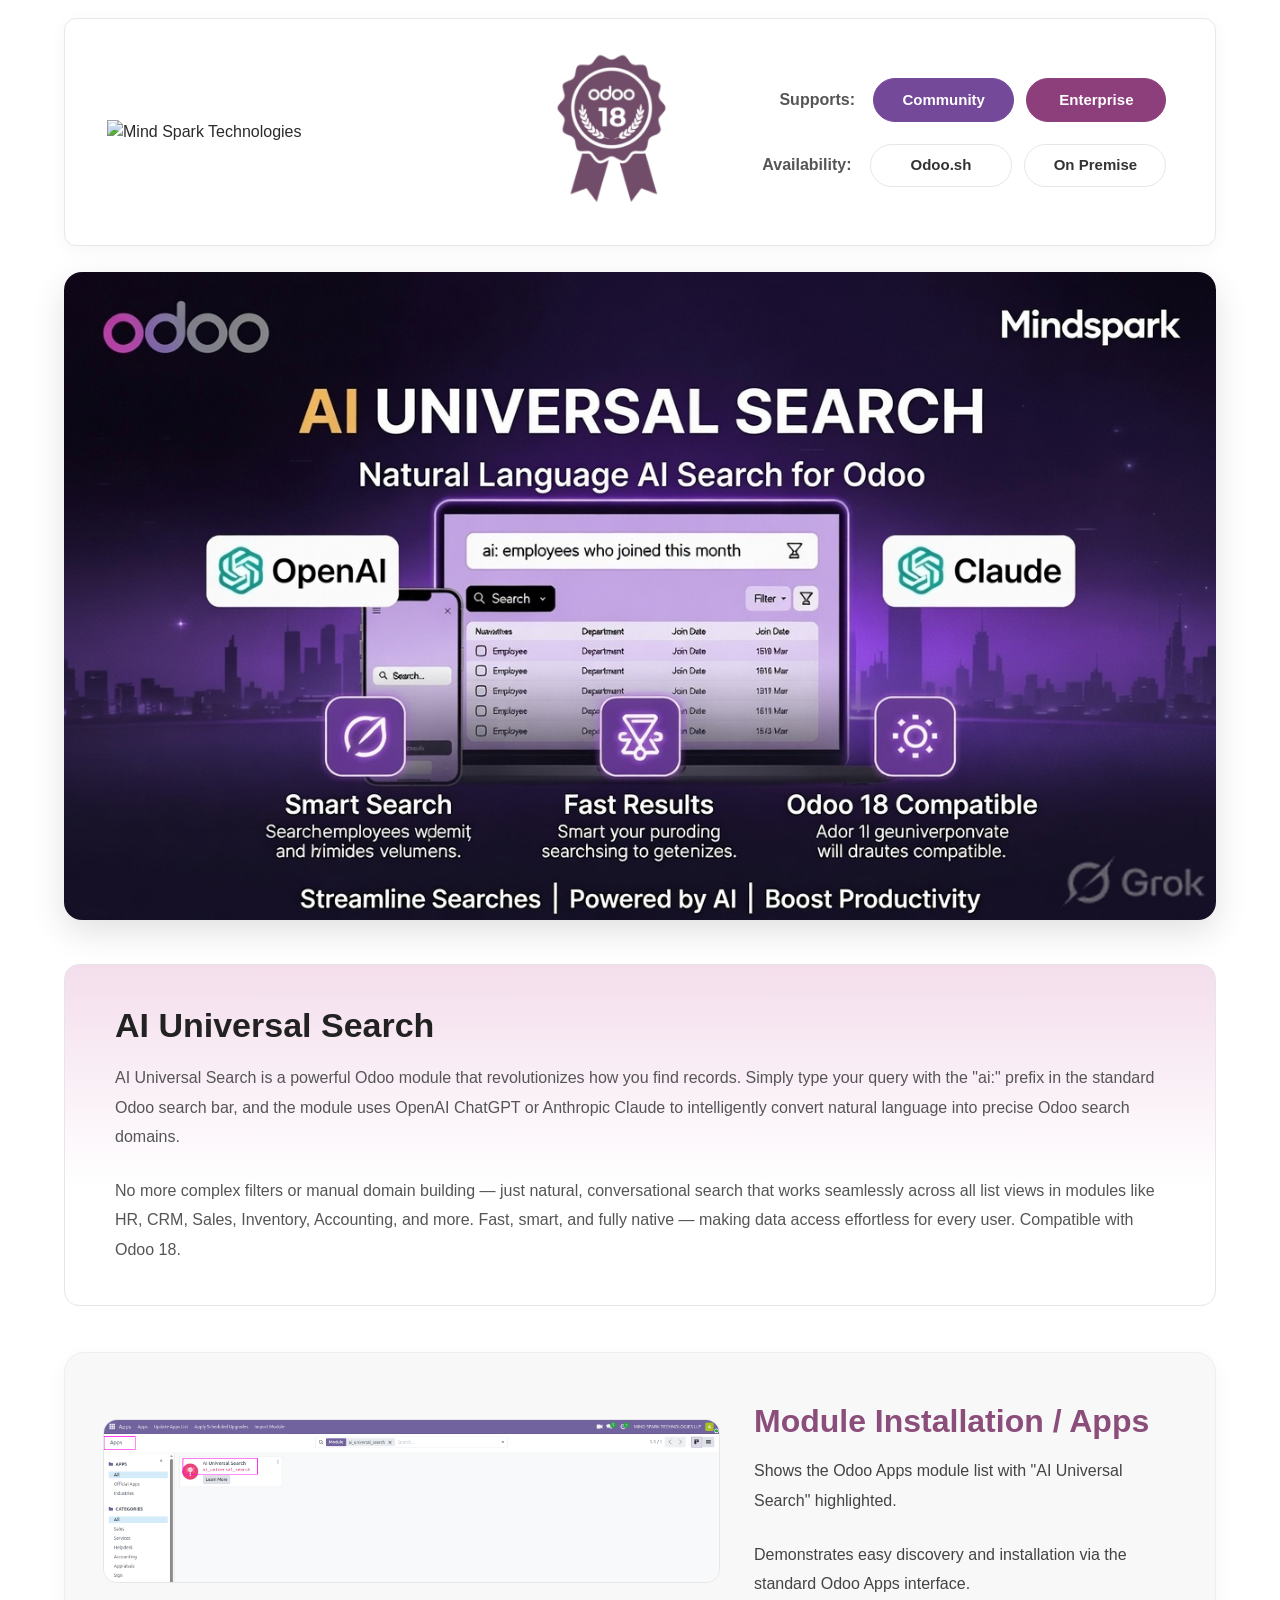
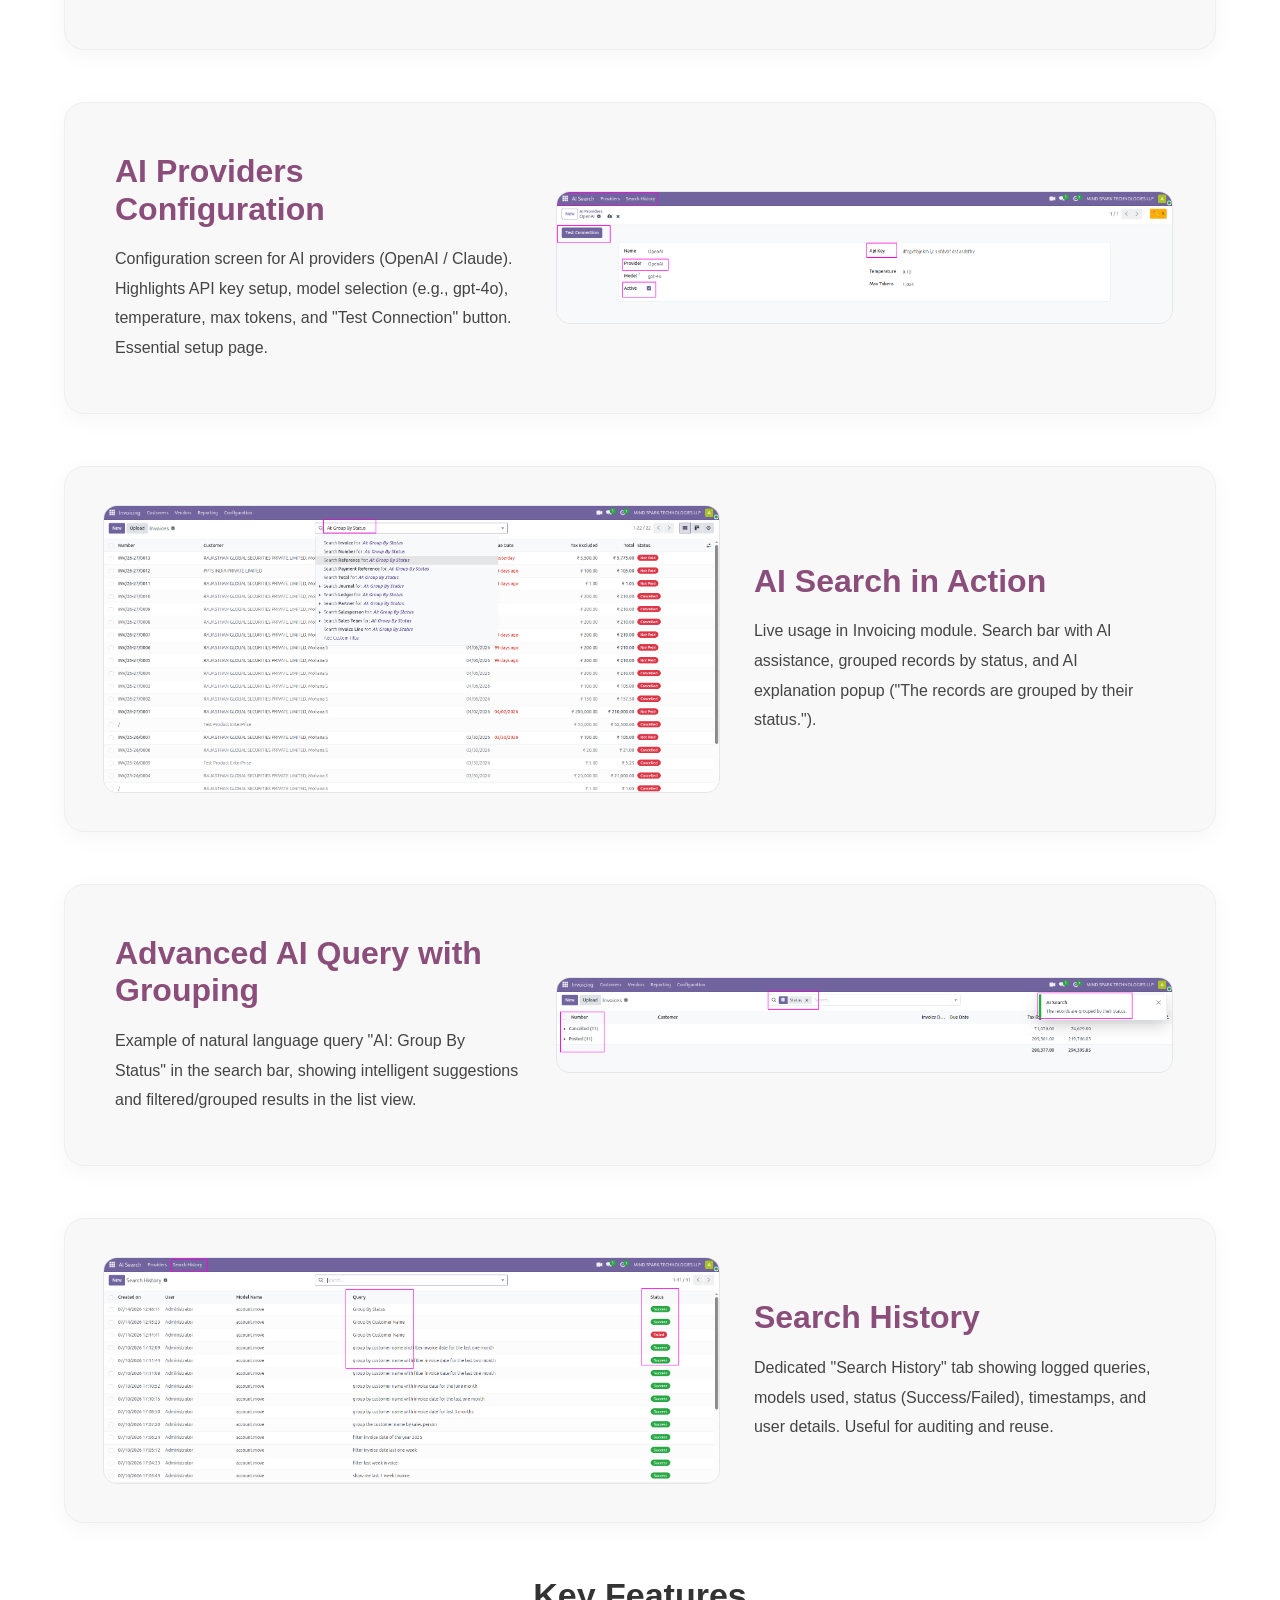
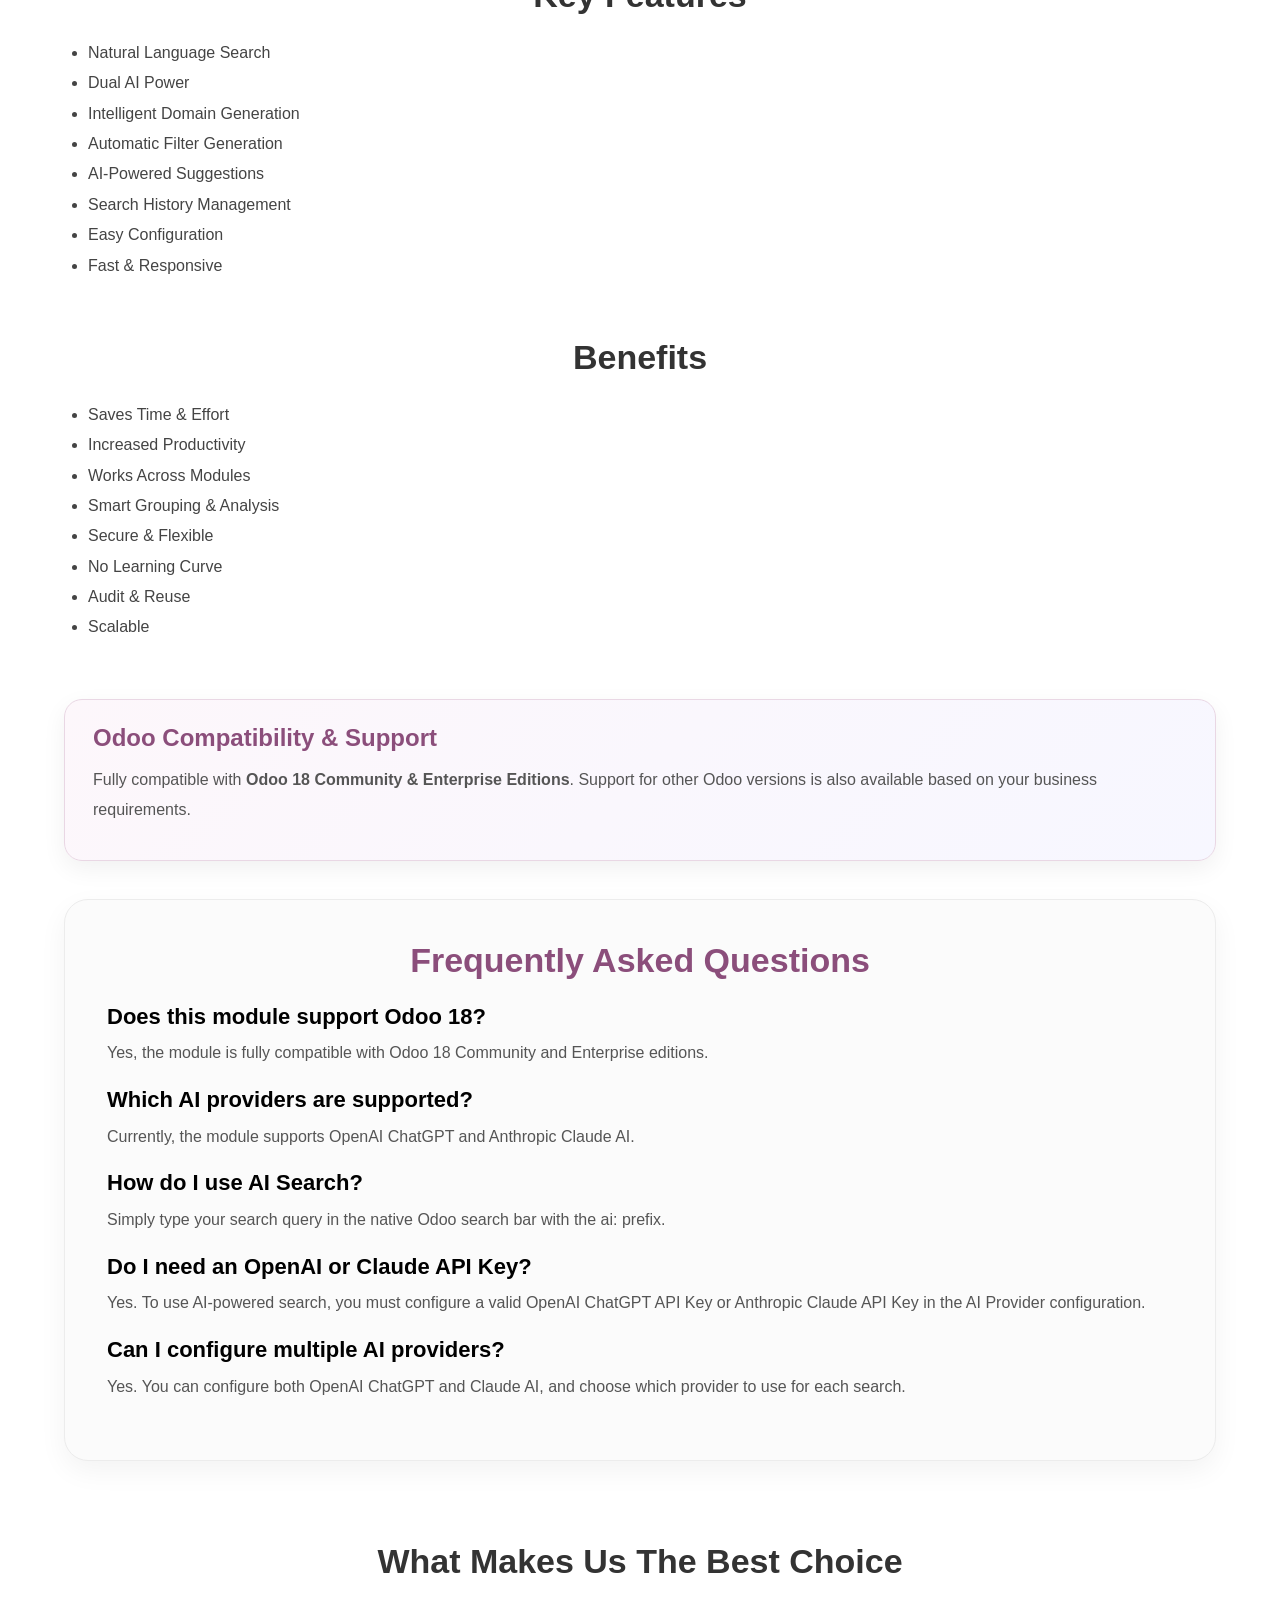
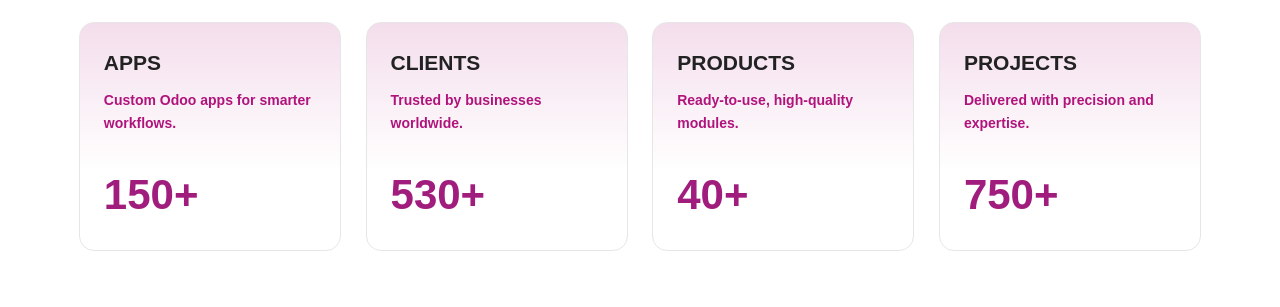
==== mst_ai_universal_search/static/description/index.html @ e927489e "Added New AI Search Module" ====
<!DOCTYPE html>
<html lang="en">
<head>
    <meta charset="UTF-8" />
    <meta name="viewport" content="width=device-width, initial-scale=1.0" />

    <title>AI Universal Search | Odoo 18 ChatGPT & Claude AI Search Module</title>

    <meta name="description"
        content="AI Universal Search for Odoo 18 enables users to search records using natural language with OpenAI ChatGPT and Anthropic Claude AI. Instantly convert plain English queries into Odoo search filters and domains across CRM, HR, Sales, Purchase, Inventory, Accounting, and more." />

    <meta name="keywords"
        content="AI Universal Search,Odoo AI Search,Odoo 18 AI Module,ChatGPT Odoo,Claude AI Odoo,Natural Language Search,Odoo Smart Search,OpenAI Integration,Odoo Search Assistant,AI Search Bar,Odoo AI Assistant,Odoo ChatGPT Integration,Claude Integration,Odoo Productivity Module" />

    <link rel="canonical" href="https://mindsparktechnologies.com/odoo" />

    <meta property="og:title"
        content="AI Universal Search | Odoo 18 ChatGPT & Claude AI Search Module" />

    <meta property="og:description"
        content="Search Odoo records using natural language with OpenAI ChatGPT and Anthropic Claude AI. AI Universal Search converts plain English into intelligent Odoo search filters, domains, and groupings." />

    <meta property="og:type" content="website" />

    <meta property="og:url"
        content="https://mindsparktechnologies.com/odoo" />

    <meta property="og:image"
        content="https://mindsparktechnologies.com/odoo/asset/screenshots/1.png" />

    <script type="application/ld+json">
    {
      "@context": "https://schema.org",
      "@type": "SoftwareApplication",
      "name": "AI Universal Search",
      "applicationCategory": "BusinessApplication",
      "operatingSystem": "Odoo 18",
      "description": "AI Universal Search for Odoo 18 allows users to search records using natural language powered by OpenAI ChatGPT and Anthropic Claude AI. Convert plain English queries into Odoo search domains, filters, and groupings for faster and smarter record discovery.",
      "author": {
        "@type": "Organization",
        "name": "Mind Spark Technologies",
        "url": "https://mindsparktechnologies.com"
      }
    }
    </script>
</head>

<section
        style="width:100%;max-width:1180px;margin:0 auto;padding:0 14px;font-family:Arial,Helvetica,sans-serif;color:#2b2b2b;box-sizing:border-box;line-height:1.5;">

    <!-- HEADER -->
    <div style="width:100%;margin:18px auto 26px;background:#ffffff;border:1px solid #e8e8e8;border-radius:12px;padding:26px 32px;box-sizing:border-box;box-shadow:0 4px 18px rgba(0,0,0,0.04);">

        <!-- LEFT LOGO -->
        <div style="display:inline-block;vertical-align:middle;width:35%;min-width:260px;box-sizing:border-box;text-align:left;padding:6px 10px;">
            <img src="https://mlnks.in/Mst/mst_ai_universal_search"
                 alt="Mind Spark Technologies"
                 style="width:100%;height:auto;display:inline-block;border:0;vertical-align:middle;"/>
        </div>
        <div style="display:inline-block;vertical-align:middle;width:10%;min-width:260px;box-sizing:border-box;text-align:center;padding:6px 10px;">
            <img src="./asset/header/v18.webp"
                 alt="Odoo 18 Certified"
                 style="max-width:155px;width:100%;height:auto;display:inline-block;border:0;"/>
        </div>

        <!-- RIGHT SUPPORT + AVAILABILITY -->
        <div style="display:inline-block;vertical-align:middle;width:40%;min-width:280px;box-sizing:border-box;text-align:right;padding:6px 10px;">

            <!-- SUPPORTS -->
            <div style="margin:0 0 14px;white-space:normal;text-align:right;">
            <span style="display:inline-block;font-size:16px;font-weight:800;color:#555;margin:5px 10px 5px 0;vertical-align:middle;">
                Supports:
            </span>

                <span style="display:inline-block;background-color:#75499a;color:#ffffff;font-size:15px;font-weight:800;padding:10px 28px;border-radius:28px;margin:4px;min-width:140px;text-align:center;box-sizing:border-box;vertical-align:middle;border:1px solid #75499a;">
                Community
            </span>

                <span style="display:inline-block;background-color:#8d3f7b;color:#ffffff;font-size:15px;font-weight:800;padding:10px 28px;border-radius:28px;margin:4px;min-width:140px;text-align:center;box-sizing:border-box;vertical-align:middle;border:1px solid #8d3f7b;">
                Enterprise
            </span>
            </div>

            <!-- AVAILABILITY -->
            <div style="white-space:normal;text-align:right;">
            <span style="display:inline-block;font-size:16px;font-weight:800;color:#555;margin:5px 10px 5px 0;vertical-align:middle;">
                Availability:
            </span>

                <span style="display:inline-block;border:1px solid #e6e6e6;background-color:#ffffff;color:#333;font-size:15px;font-weight:600;padding:9px 18px;border-radius:26px;margin:4px;min-width:142px;text-align:center;box-sizing:border-box;vertical-align:middle;">
                Odoo.sh
            </span>

                <span style="display:inline-block;border:1px solid #e6e6e6;background-color:#ffffff;color:#333;font-size:15px;font-weight:600;padding:9px 18px;border-radius:26px;margin:4px;min-width:142px;text-align:center;box-sizing:border-box;vertical-align:middle;">
                On Premise
            </span>
            </div>

        </div>
    </div>

    <!-- HERO BANNER -->
    <div style="width:100%;margin:18px 0 44px;text-align:center;box-sizing:border-box;">
        <img src="./asset/screenshots/1.png" alt="AI Universal Search"
             style="width:100%;max-width:100%;height:auto;display:block;border:0;border-radius:18px;box-shadow:0 12px 34px rgba(0,0,0,0.12);"/>
    </div>

    <!-- INTRO SECTION -->
    <div style="width:100%;margin:24px 0 46px;text-align:center;box-sizing:border-box;">
        <div style="border:1px solid #e6e6e6;border-radius:15px;background:#fff;background-image:linear-gradient(180deg,rgba(176,19,123,0.14) 0%,#fff 65%);padding:24px 32px;box-sizing:border-box;">
            <div style="display:inline-block;vertical-align:middle;width:100%;min-width:300px;box-sizing:border-box;padding:16px 18px;text-align:left;">
                <h2 style="font-size:34px;line-height:1.18;font-weight:800;color:#222;margin:0 0 18px;">AI Universal Search</h2>
                <p style="font-size:16px;line-height:1.85;color:#555;margin:0;">AI Universal Search is a powerful Odoo module that revolutionizes how you find records.
                    Simply type your query with the "ai:" prefix in the standard Odoo search bar,
                    and the module uses OpenAI ChatGPT or Anthropic Claude to intelligently convert natural language into precise Odoo search domains.</p>
                <br>
                <p style="font-size:16px;line-height:1.85;color:#555;margin:0;"> No more complex filters or manual domain building — just natural, conversational search that works seamlessly across all list views in modules like HR, CRM, Sales, Inventory, Accounting, and more.
                    Fast, smart, and fully native — making data access effortless for every user. Compatible with Odoo 18.</p>
            </div>
<!--            <div style="display:inline-block;vertical-align:middle;width:29%;min-width:280px;box-sizing:border-box;padding:16px 18px;text-align:center;">-->
<!--                <a href="https://www.youtube.com/watch?v=JmjugQFEz5A" target="_blank"-->
<!--                   style="display:inline-block;text-decoration:none;margin:8px 14px 14px;vertical-align:middle;">-->
<!--                    <img src="./asset/header/watch_demo.png" alt="Watch Demo"-->
<!--                         style="max-width:190px;width:100%;height:auto;display:block;border:0;"/>-->
<!--                </a>-->
<!--            </div>-->
        </div>
    </div>

    <!-- SECTION 1 -->
    <div style="width:100%;background:#f8f8f8;border:1px solid #eeeeee;border-radius:20px;padding:28px;box-sizing:border-box;margin:22px 0 52px;box-shadow:0 6px 22px rgba(0,0,0,0.04);">
        <div style="display:inline-block;vertical-align:middle;width:58%;min-width:300px;box-sizing:border-box;padding:10px;">
            <img src="./asset/screenshots/module_installation.png" alt="Install"
                 style="width:100%;height:auto;display:block;border:1px solid #e6e6e6;border-radius:14px;"/>
        </div>
        <div style="display:inline-block;vertical-align:middle;width:41%;min-width:280px;box-sizing:border-box;padding:22px;">
            <h2 style="font-size:32px;line-height:1.18;font-weight:800;color:#8B4E7B;margin:0 0 16px;">Module Installation / Apps</h2>
            <p style="font-size:16px;line-height:1.85;color:#444;margin:0;">Shows the Odoo Apps module list with "AI Universal Search" highlighted.</p>
            <br>
            <p style="font-size:16px;line-height:1.85;color:#444;margin:0;">Demonstrates easy discovery and installation via the standard Odoo Apps interface.</p>
        </div>
    </div>

    <!-- SECTION 2 -->
    <div style="width:100%;background:#f8f8f8;border:1px solid #eeeeee;border-radius:20px;padding:28px;box-sizing:border-box;margin:22px 0 52px;box-shadow:0 6px 22px rgba(0,0,0,0.04);">
        <div style="display:inline-block;vertical-align:middle;width:41%;min-width:280px;box-sizing:border-box;padding:22px;">
            <h2 style="font-size:32px;line-height:1.18;font-weight:800;color:#8B4E7B;margin:0 0 16px;">AI Providers Configuration</h2>
            <p style="font-size:16px;line-height:1.85;color:#444;margin:0;">Configuration screen for AI providers (OpenAI / Claude). Highlights API key setup, model selection (e.g., gpt-4o), temperature, max tokens, and "Test Connection" button. Essential setup page.</p>
        </div>
        <div style="display:inline-block;vertical-align:middle;width:58%;min-width:300px;box-sizing:border-box;padding:10px;">
            <img src="./asset/screenshots/ai_provider_config.png" alt="settings"
                 style="width:100%;height:auto;display:block;border:1px solid #e6e6e6;border-radius:14px;"/>
        </div>
    </div>


    <!-- SECTION 3 -->
    <div style="width:100%;background:#f8f8f8;border:1px solid #eeeeee;border-radius:20px;padding:28px;box-sizing:border-box;margin:22px 0 52px;box-shadow:0 6px 22px rgba(0,0,0,0.04);">
        <div style="display:inline-block;vertical-align:middle;width:58%;min-width:300px;box-sizing:border-box;padding:10px;">
            <img src="./asset/screenshots/ai_search_in_action.png" alt="Emp Config.png"
                 style="width:100%;height:auto;display:block;border:1px solid #e6e6e6;border-radius:14px;"/>
        </div>
        <div style="display:inline-block;vertical-align:middle;width:41%;min-width:280px;box-sizing:border-box;padding:22px;">
            <h2 style="font-size:32px;line-height:1.18;font-weight:800;color:#8B4E7B;margin:0 0 16px;"> AI Search in Action</h2>
            <p style="font-size:16px;line-height:1.85;color:#444;margin:0;">Live usage in Invoicing module. Search bar with AI assistance, grouped records by status, and AI explanation popup ("The records are grouped by their status.").</p>
        </div>
    </div>

    <!-- SECTION 4 -->
    <div style="width:100%;background:#f8f8f8;border:1px solid #eeeeee;border-radius:20px;padding:28px;box-sizing:border-box;margin:22px 0 52px;box-shadow:0 6px 22px rgba(0,0,0,0.04);">
        <div style="display:inline-block;vertical-align:middle;width:41%;min-width:280px;box-sizing:border-box;padding:22px;">
            <h2 style="font-size:32px;line-height:1.18;font-weight:800;color:#8B4E7B;margin:0 0 16px;">Advanced AI Query with Grouping</h2>
            <p style="font-size:16px;line-height:1.85;color:#444;margin:0;">Example of natural language query "AI: Group By Status" in the search bar, showing intelligent suggestions and filtered/grouped results in the list view.</p>
        </div>
        <div style="display:inline-block;vertical-align:middle;width:58%;min-width:300px;box-sizing:border-box;padding:10px;">
            <img src="./asset/screenshots/advance_ai_query.png" alt="Delegation"
                 style="width:100%;height:auto;display:block;border:1px solid #e6e6e6;border-radius:14px;"/>
        </div>
    </div>


    <!-- SECTION 5 -->
    <div style="width:100%;background:#f8f8f8;border:1px solid #eeeeee;border-radius:20px;padding:28px;box-sizing:border-box;margin:22px 0 52px;box-shadow:0 6px 22px rgba(0,0,0,0.04);">
        <div style="display:inline-block;vertical-align:middle;width:58%;min-width:300px;box-sizing:border-box;padding:10px;">
            <img src="./asset/screenshots/search_history.png" alt="Search History"
                 style="width:100%;height:auto;display:block;border:1px solid #e6e6e6;border-radius:14px;"/>
        </div>
        <div style="display:inline-block;vertical-align:middle;width:41%;min-width:280px;box-sizing:border-box;padding:22px;">
            <h2 style="font-size:32px;line-height:1.18;font-weight:800;color:#8B4E7B;margin:0 0 16px;">Search History</h2>
            <p style="font-size:16px;line-height:1.85;color:#444;margin:0;">Dedicated "Search History" tab showing logged queries, models used, status (Success/Failed), timestamps, and user details. Useful for auditing and reuse.</p>
        </div>
    </div>


    <!-- KEY FEATURES -->
<div style="width:100%;margin:24px 0 56px;box-sizing:border-box;">
    <h2 style="font-size:34px;line-height:1.2;font-weight:800;color:#333;margin:0 0 22px;text-align:center;">
        Key Features
    </h2>

    <ul style="font-size:16px;line-height:1.9;color:#444;margin:0;padding-left:24px;">
        <li>Natural Language Search </li>
        <li>Dual AI Power</li>
        <li>Intelligent Domain Generation</li>
        <li>Automatic Filter Generation</li>
        <li>AI-Powered Suggestions</li>
        <li>Search History Management </li>
        <li>Easy Configuration</li>
        <li>Fast & Responsive </li>
    </ul>
</div>

<!-- BENEFITS -->
<div style="width:100%;margin:24px 0 56px;box-sizing:border-box;">
    <h2 style="font-size:34px;line-height:1.2;font-weight:800;color:#333;margin:0 0 22px;text-align:center;">
        Benefits
    </h2>

    <ul style="font-size:16px;line-height:1.9;color:#444;margin:0;padding-left:24px;">
        <li>Saves Time & Effort </li>
        <li>Increased Productivity</li>
        <li>Works Across Modules</li>
        <li>Smart Grouping & Analysis</li>
        <li>Secure & Flexible</li>
        <li>No Learning Curve</li>
        <li>Audit & Reuse</li>
        <li>Scalable</li>
    </ul>
</div>

    <div style="
    margin:18px 0 28px;
    padding:22px 28px;
    border-radius:18px;
    background:linear-gradient(135deg,#fdf7fb,#f7f7ff);
    border:1px solid #e9d7e4;
    box-shadow:0 8px 24px rgba(0,0,0,0.06);
    color:#000000 !important;
">

        <h3 style="
        margin:0 0 12px;
        font-size:24px;
        font-weight:800;
        color:#8B4E7B;
        line-height:1.3;
    ">
            Odoo Compatibility & Support
        </h3>

        <p style="
        margin:0 0 12px;
        font-size:16px;
        line-height:1.9;
        color:#555555;
    ">
            Fully compatible with <b>Odoo 18 Community & Enterprise Editions</b>.
            Support for other Odoo versions is also available based on your business requirements.
        </p>

    </div>

    <!-- FAQ -->
    <div style="padding:10px 0 55px !important;">
        <div style="border:1px solid #ececec !important;border-radius:24px !important;background-color:#fbfbfb !important;padding:40px 42px !important;box-shadow:0 10px 28px rgba(0,0,0,0.05) !important;">

            <h2 style="margin:0 0 22px !important;font-size:34px !important;line-height:1.2 !important;font-weight:900 !important;color:#8B4E7B !important;text-align:center !important;">
                Frequently Asked Questions
            </h2>

            <!-- FAQ 1 -->
            <div style="margin-bottom:18px !important;">
                <h3 style="margin:0 0 8px !important;font-size:22px !important;line-height:1.3 !important;color:#000000 !important;">
                    Does this module support Odoo 18?
                </h3>

                <p style="margin:0 !important;font-size:16px !important;line-height:1.8 !important;color:#555555 !important;">
                    Yes, the module is fully compatible with Odoo 18 Community and Enterprise editions.
                </p>
            </div>

            <!-- FAQ 2 -->
            <div style="margin-bottom:18px !important;">
                <h3 style="margin:0 0 8px !important;font-size:22px !important;line-height:1.3 !important;color:#000000 !important;">
                    Which AI providers are supported?
                </h3>

                <p style="margin:0 !important;font-size:16px !important;line-height:1.8 !important;color:#555555 !important;">
                    Currently, the module supports OpenAI ChatGPT and Anthropic Claude AI.
                </p>
            </div>

            <!-- FAQ 3 -->
            <div style="margin-bottom:18px !important;">
                <h3 style="margin:0 0 8px !important;font-size:22px !important;line-height:1.3 !important;color:#000000 !important;">
                    How do I use AI Search?
                </h3>

                <p style="margin:0 !important;font-size:16px !important;line-height:1.8 !important;color:#555555 !important;">
                    Simply type your search query in the native Odoo search bar with the ai: prefix.
                </p>
            </div>

            <!-- FAQ 4 -->
            <div style="margin-bottom:18px !important;">
                <h3 style="margin:0 0 8px !important;font-size:22px !important;line-height:1.3 !important;color:#000000 !important;">
                    Do I need an OpenAI or Claude API Key?
                </h3>

                <p style="margin:0 !important;font-size:16px !important;line-height:1.8 !important;color:#555555 !important;">
                    Yes. To use AI-powered search, you must configure a valid OpenAI ChatGPT API Key or Anthropic Claude API Key in the AI Provider configuration.
                </p>
            </div>

            <!-- FAQ 5 -->
            <div style="margin-bottom:18px !important;">
                <h3 style="margin:0 0 8px !important;font-size:22px !important;line-height:1.3 !important;color:#000000 !important;">
                    Can I configure multiple AI providers?
                </h3>

                <p style="margin:0 !important;font-size:16px !important;line-height:1.8 !important;color:#555555 !important;">
                    Yes. You can configure both OpenAI ChatGPT and Claude AI, and choose which provider to use for each search.
                </p>
            </div>

        </div>
    </div>

    <!-- STATS -->
    <div style="width:100%;margin:24px 0 46px;text-align:center;box-sizing:border-box;">
        <h2 style="font-size:34px;line-height:1.25;font-weight:800;color:#333;margin:0 0 30px;">What Makes Us The Best
            Choice</h2>
        <div style="text-align:center;">
            <div style="display:inline-block;vertical-align:top;width:24.5%;min-width:210px;box-sizing:border-box;padding:10px;text-align:left;">
                <div style="border:1px solid #e6e6e6;border-radius:15px;background:#fff;background-image:linear-gradient(180deg,rgba(176,19,123,0.14) 0%,#fff 65%);padding:24px;box-sizing:border-box;min-height:190px;">
                    <h3 style="font-size:21px;font-weight:900;color:#222;margin:0 0 10px;">APPS</h3>
                    <p style="font-size:14px;line-height:1.65;font-weight:700;color:#b0137b;margin:0;">Custom Odoo apps
                        for smarter workflows.</p>
                    <div style="font-size:42px;font-weight:900;color:#a11d7d;margin-top:28px;">150+</div>
                </div>
            </div>
            <div style="display:inline-block;vertical-align:top;width:24.5%;min-width:210px;box-sizing:border-box;padding:10px;text-align:left;">
                <div style="border:1px solid #e6e6e6;border-radius:15px;background:#fff;background-image:linear-gradient(180deg,rgba(176,19,123,0.14) 0%,#fff 65%);padding:24px;box-sizing:border-box;min-height:190px;">
                    <h3 style="font-size:21px;font-weight:900;color:#222;margin:0 0 10px;">CLIENTS</h3>
                    <p style="font-size:14px;line-height:1.65;font-weight:700;color:#b0137b;margin:0;">Trusted by
                        businesses worldwide.</p>
                    <div style="font-size:42px;font-weight:900;color:#a11d7d;margin-top:28px;">530+</div>
                </div>
            </div>
            <div style="display:inline-block;vertical-align:top;width:24.5%;min-width:210px;box-sizing:border-box;padding:10px;text-align:left;">
                <div style="border:1px solid #e6e6e6;border-radius:15px;background:#fff;background-image:linear-gradient(180deg,rgba(176,19,123,0.14) 0%,#fff 65%);padding:24px;box-sizing:border-box;min-height:190px;">
                    <h3 style="font-size:21px;font-weight:900;color:#222;margin:0 0 10px;">PRODUCTS</h3>
                    <p style="font-size:14px;line-height:1.65;font-weight:700;color:#b0137b;margin:0;">Ready-to-use,
                        high-quality modules.</p>
                    <div style="font-size:42px;font-weight:900;color:#a11d7d;margin-top:28px;">40+</div>
                </div>
            </div>
            <div style="display:inline-block;vertical-align:top;width:24.5%;min-width:210px;box-sizing:border-box;padding:10px;text-align:left;">
                <div style="border:1px solid #e6e6e6;border-radius:15px;background:#fff;background-image:linear-gradient(180deg,rgba(176,19,123,0.14) 0%,#fff 65%);padding:24px;box-sizing:border-box;min-height:190px;">
                    <h3 style="font-size:21px;font-weight:900;color:#222;margin:0 0 10px;">PROJECTS</h3>
                    <p style="font-size:14px;line-height:1.65;font-weight:700;color:#b0137b;margin:0;">Delivered with
                        precision and expertise.</p>
                    <div style="font-size:42px;font-weight:900;color:#a11d7d;margin-top:28px;">750+</div>
                </div>
            </div>
        </div>
    </div>

</section>
</html>
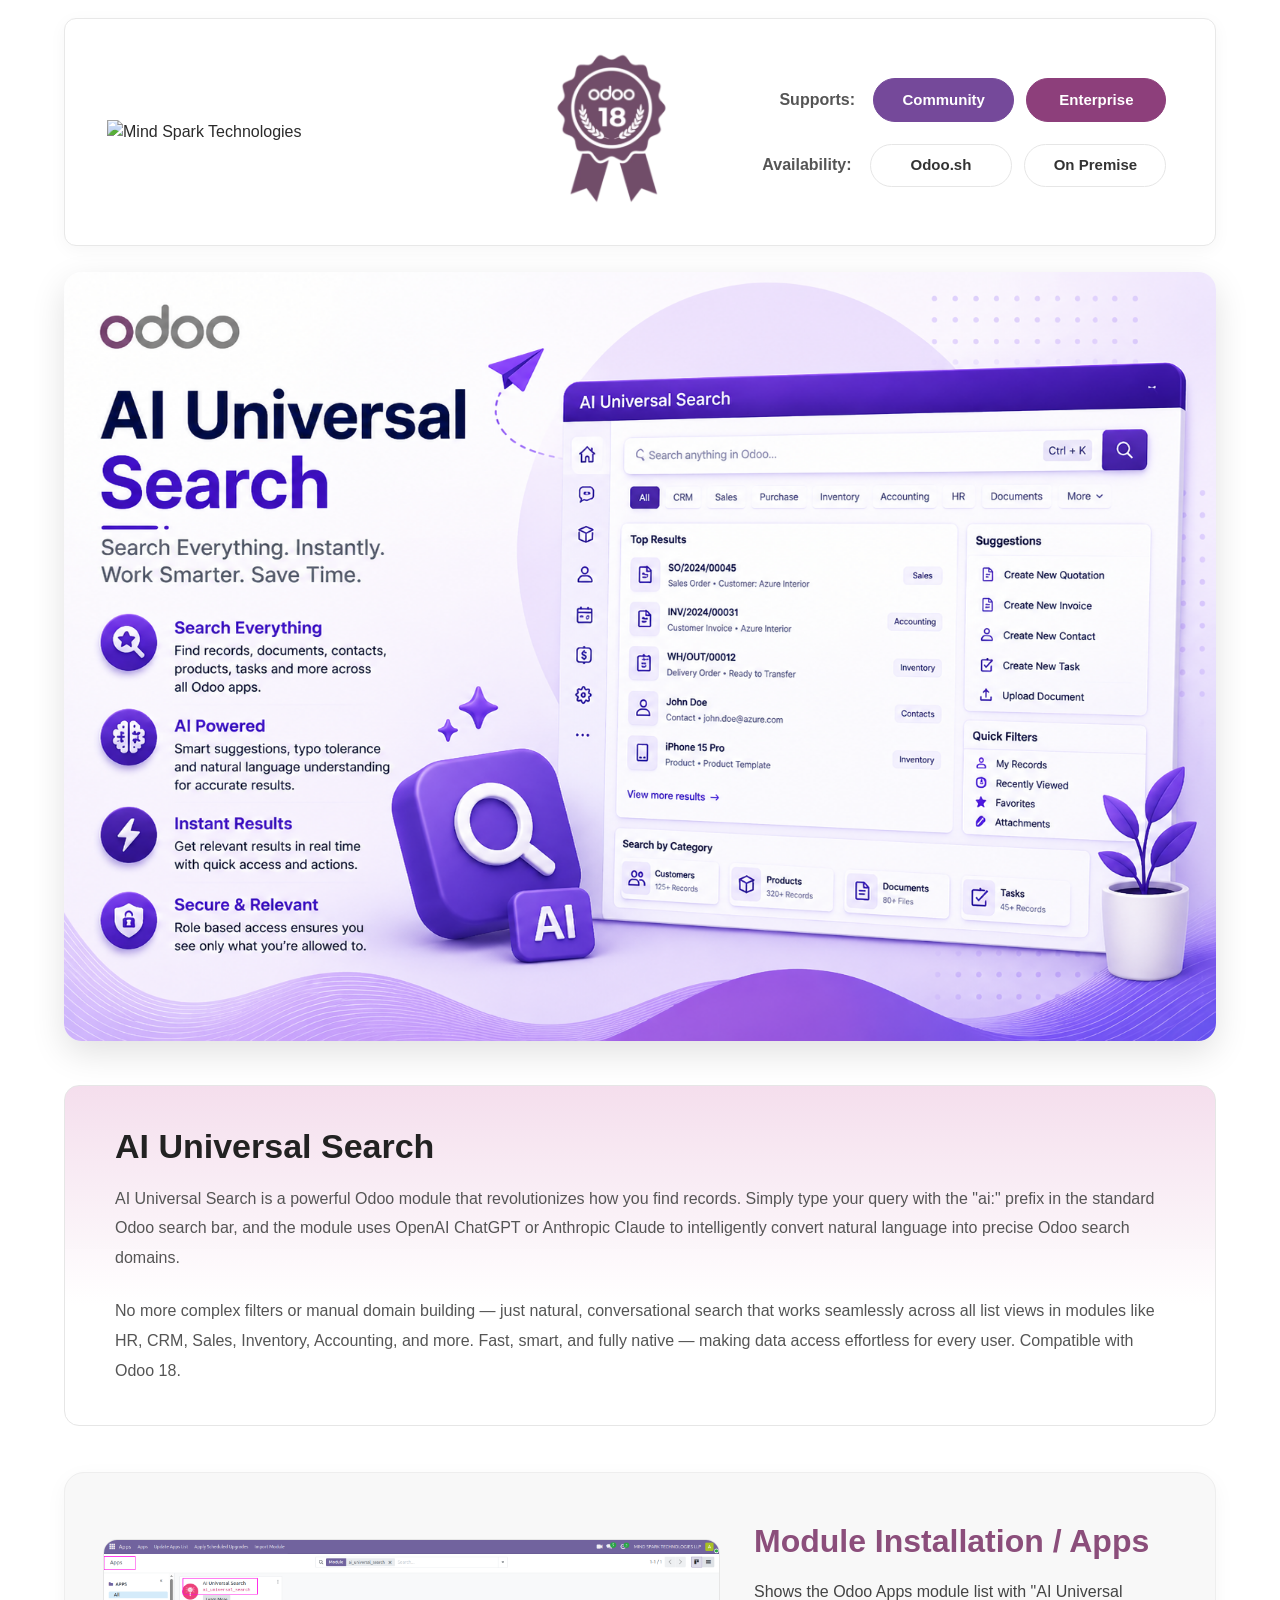
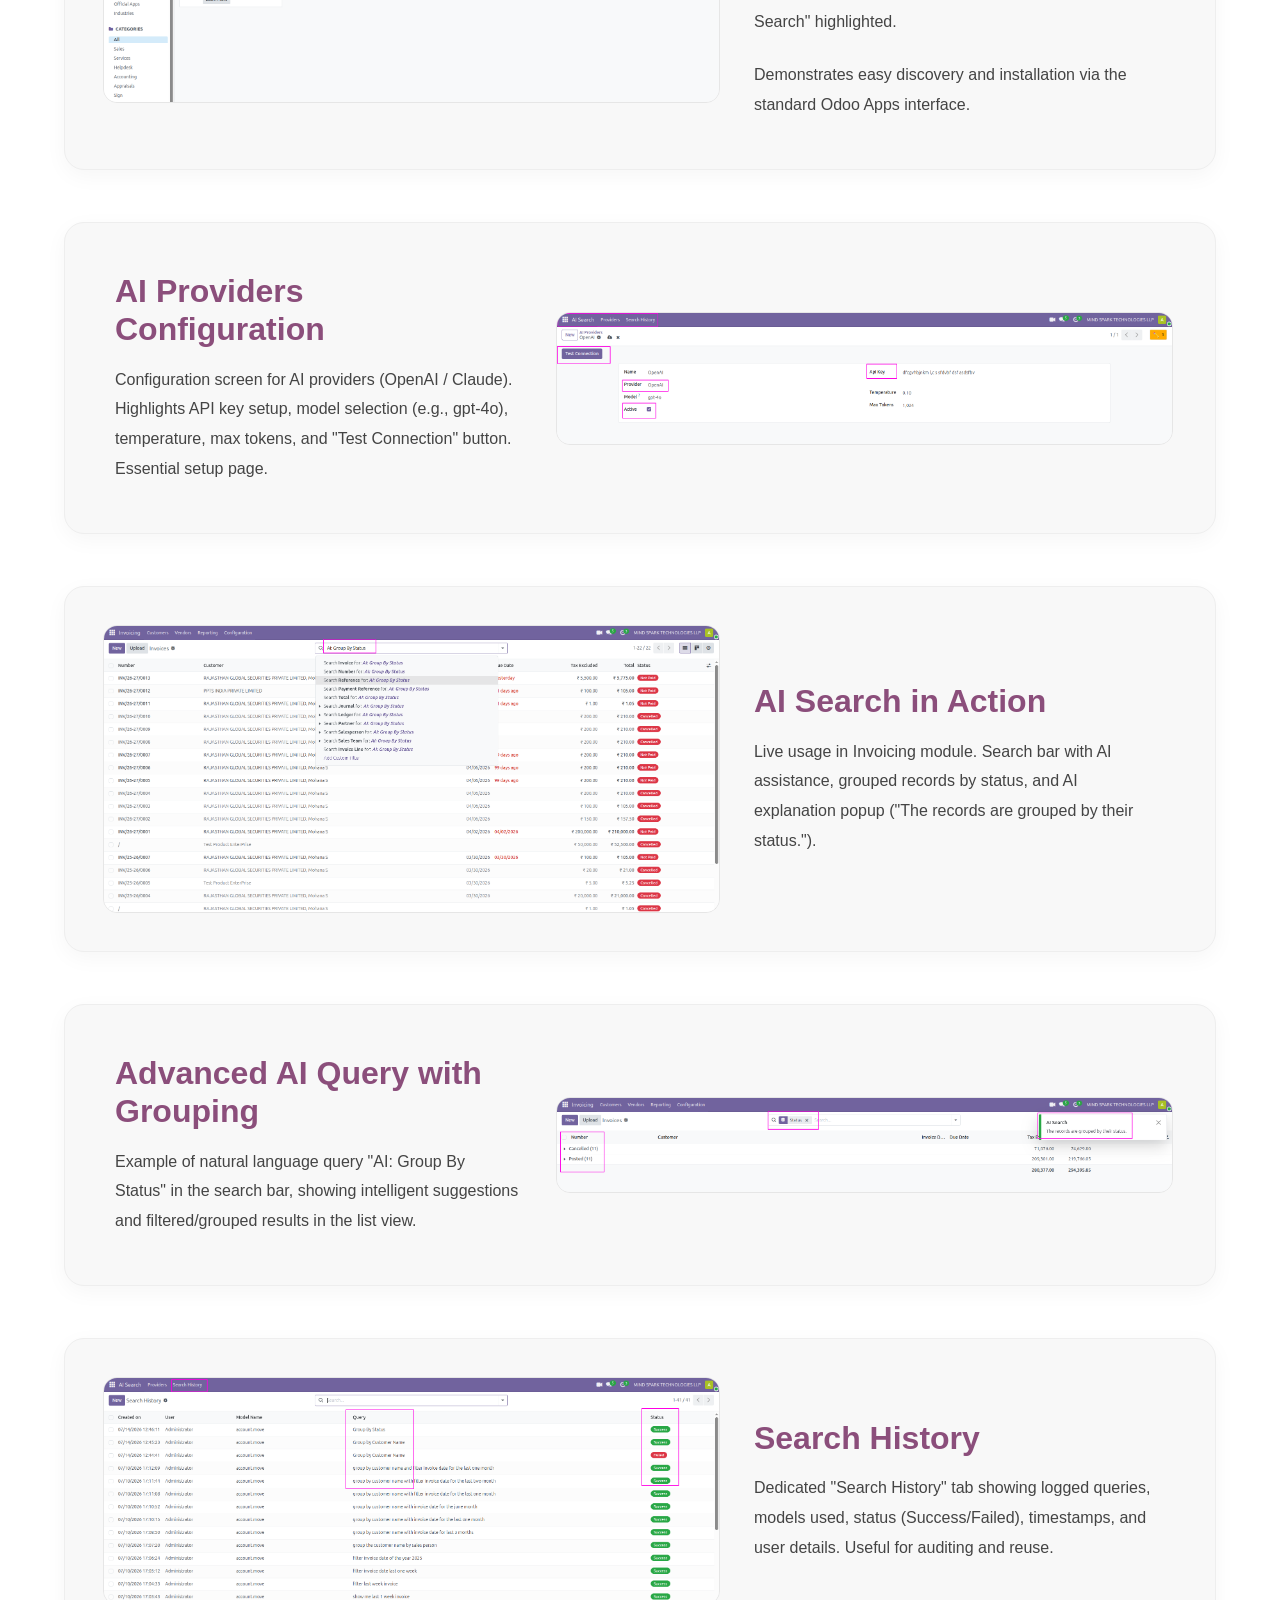
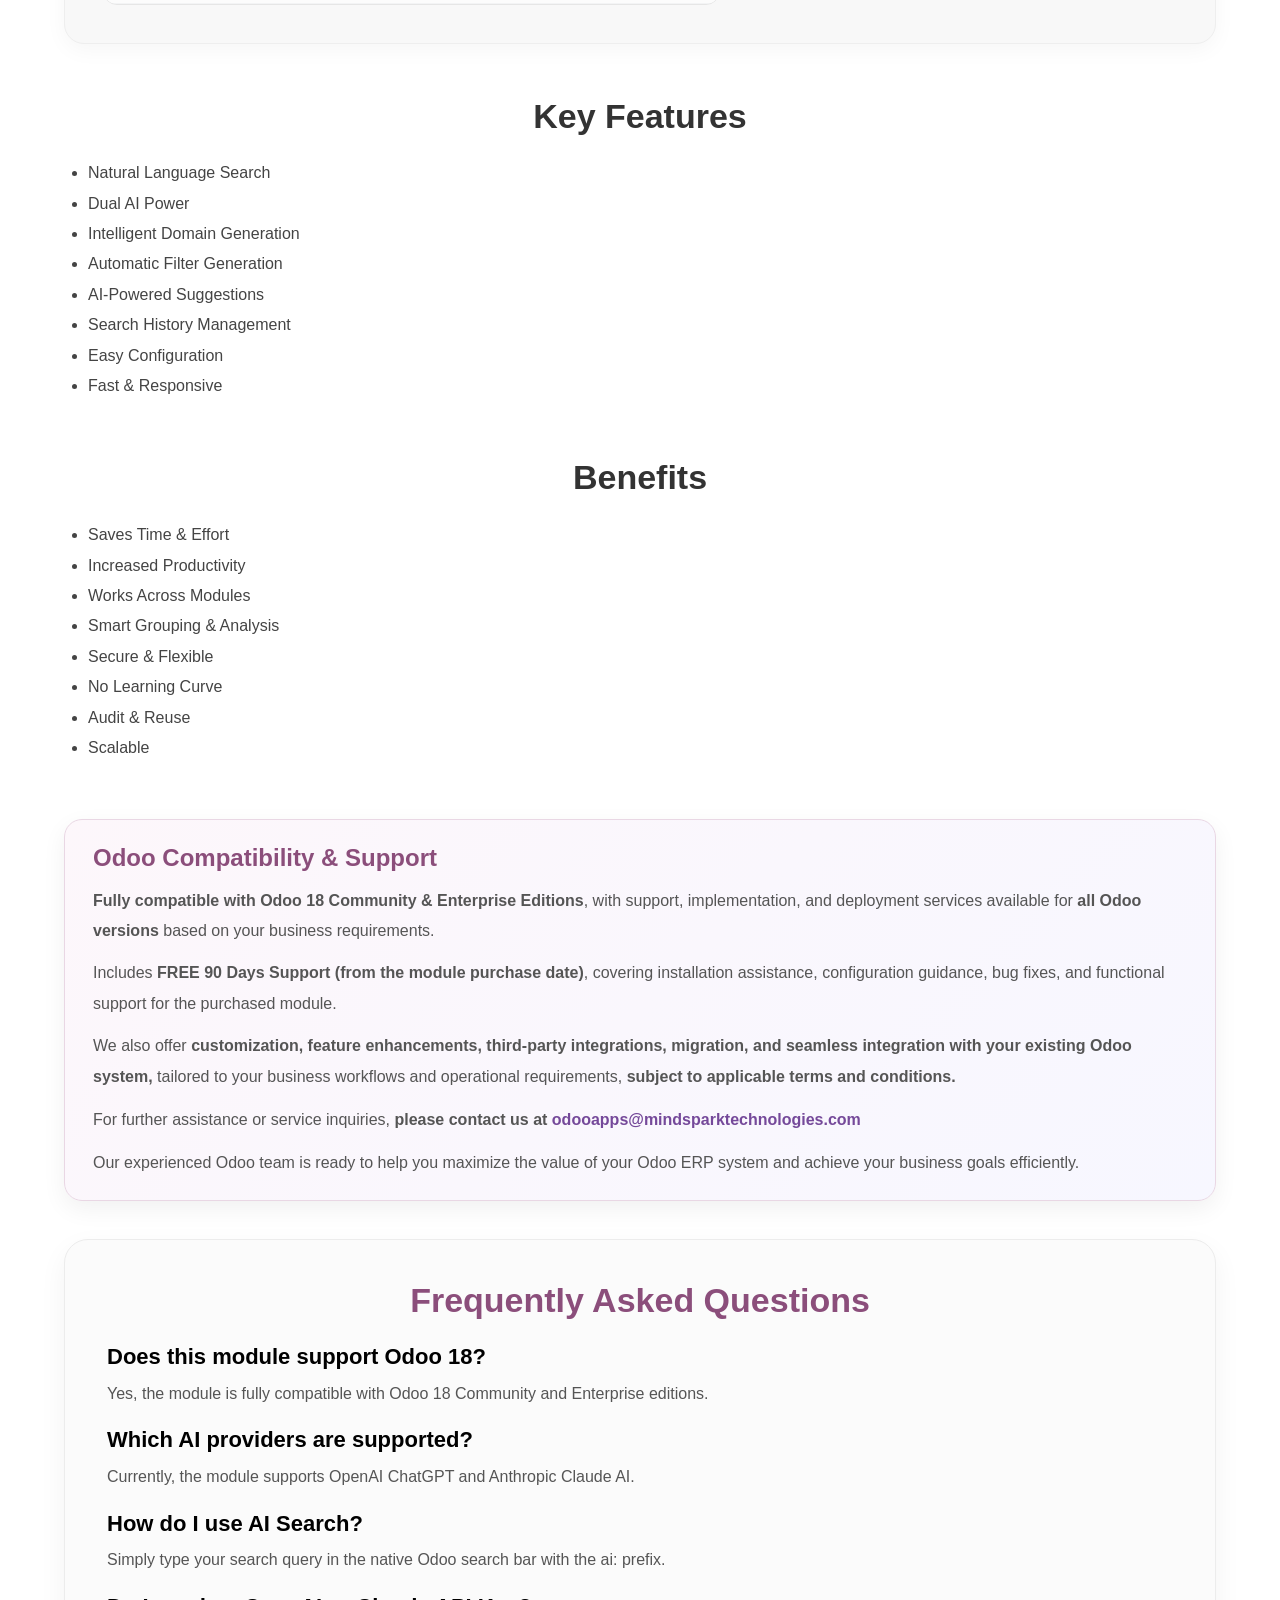
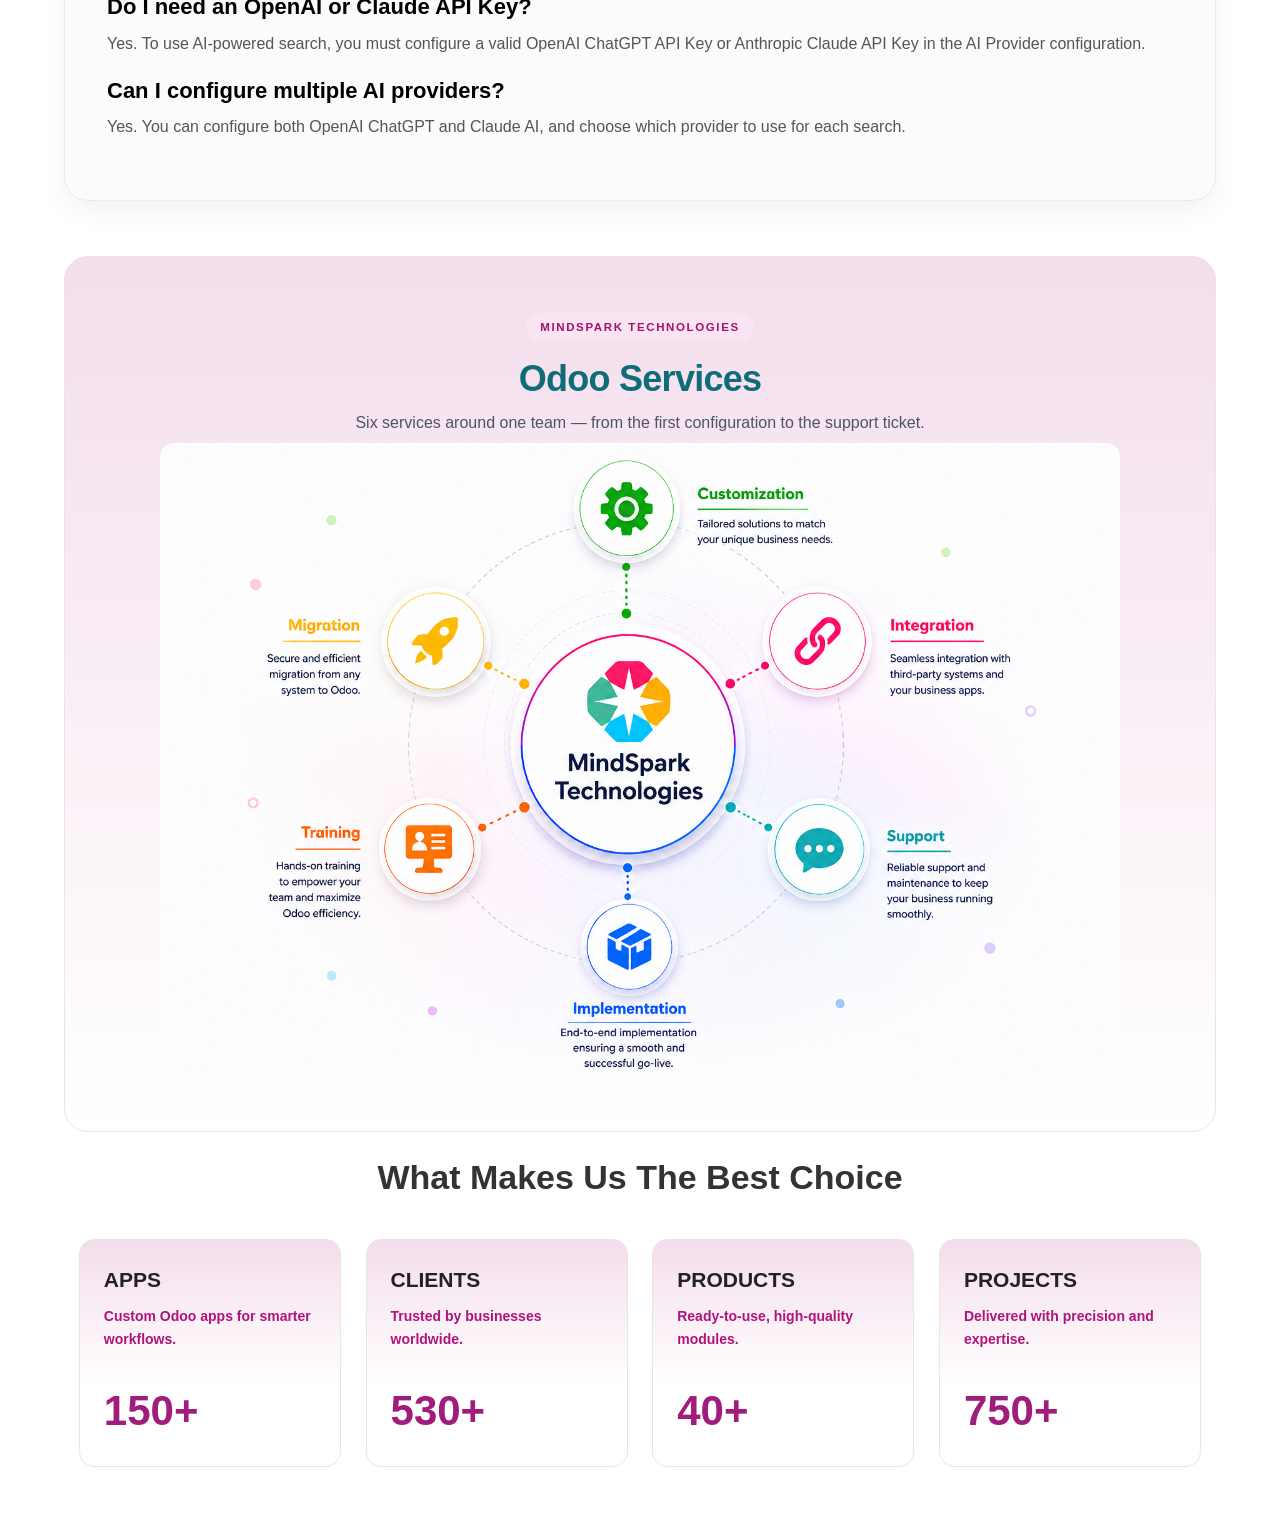
==== commit 1b6d95e7: "All Module Index File Update" ====
--- a/mst_ai_universal_search/static/description/index.html
+++ b/mst_ai_universal_search/static/description/index.html
@@ -228,7 +228,7 @@
     </ul>
 </div>
 
-    <div style="
+<div style="
     margin:18px 0 28px;
     padding:22px 28px;
     border-radius:18px;
@@ -254,8 +254,42 @@
         line-height:1.9;
         color:#555555;
     ">
-            Fully compatible with <b>Odoo 18 Community & Enterprise Editions</b>.
-            Support for other Odoo versions is also available based on your business requirements.
+          <b>Fully compatible with Odoo 18 Community & Enterprise Editions</b>, with support, implementation, and deployment services available for <b>all Odoo versions </b>based on your business requirements.
+        </p>
+        <p style="
+        margin:0 0 12px;
+        font-size:16px;
+        line-height:1.9;
+        color:#555555;
+    ">
+            Includes <b>FREE 90 Days Support (from the module purchase date)</b>, covering installation assistance, configuration guidance, bug fixes, and functional support for the purchased module.
+        </p>
+
+        <p style="
+        margin:0;
+        font-size:16px;
+        line-height:1.9;
+        color:#555555;
+    ">
+            We also offer <b>customization, feature enhancements, third-party integrations, migration, and seamless integration with your existing Odoo system,</b> tailored to your business workflows and operational requirements, <b>subject to applicable terms and conditions.</b>
+        </p>
+        
+        <p style="
+        margin:0;
+        font-size:16px;
+        line-height:3.5;
+        color:#555555;
+    ">
+            For further assistance or service inquiries, <b>please contact us at <a href="mailto:odooapps@mindsparktechnologies.com" style="color:#75499a;text-decoration:none;">odooapps@mindsparktechnologies.com</a></b>
+        </p>
+        
+         <p style="
+        margin:0;
+        font-size:16px;
+        line-height:1.9;
+        color:#555555;
+    ">
+           Our experienced Odoo team is ready to help you maximize the value of your Odoo ERP system and achieve your business goals efficiently.
         </p>
 
     </div>
@@ -325,6 +359,30 @@
 
         </div>
     </div>
+    
+      <section style="padding:56px 16px 48px;background:#fff;background-image:linear-gradient(180deg,rgba(176,19,123,0.14) 0%,#fff 100%);
+                font-family:Inter,-apple-system,'Segoe UI',Roboto,Helvetica,Arial,sans-serif;
+                color:#111827;border-radius:24px !important;border:1px solid #e6e6e6;">
+          <div style="max-width:960px;margin:0 auto;">
+
+          <!-- Heading -->
+          <div style="text-align:center;max-width:620px;margin:0 auto 8px;">
+            <span style="display:inline-block;padding:6px 14px;border-radius:999px;background:#fbe4f1;
+                         color:#a3126f;font-size:11.5px;font-weight:700;letter-spacing:.14em;
+                         text-transform:uppercase;">MindSpark Technologies</span>
+            <h2 style="margin:16px 0 10px;font-size:36px;line-height:1.15;font-weight:800;
+                       letter-spacing:-.02em;color:#0f6d7a;">Odoo Services</h2>
+            <p style="margin:0;font-size:16px;line-height:1.6;color:#4b5563;">
+              Six services around one team &mdash; from the first configuration to the
+              support ticket.
+            </p>
+          </div>
+
+          <img src="./asset/screenshots/our services.png" alt="Search Field Configuration"
+                       style="width:100%;height:auto;display:block;border-radius:14px;"/>
+
+          </div>
+    </section>
 
     <!-- STATS -->
     <div style="width:100%;margin:24px 0 46px;text-align:center;box-sizing:border-box;">
@@ -367,4 +425,4 @@
     </div>
 
 </section>
-</html>+</html>
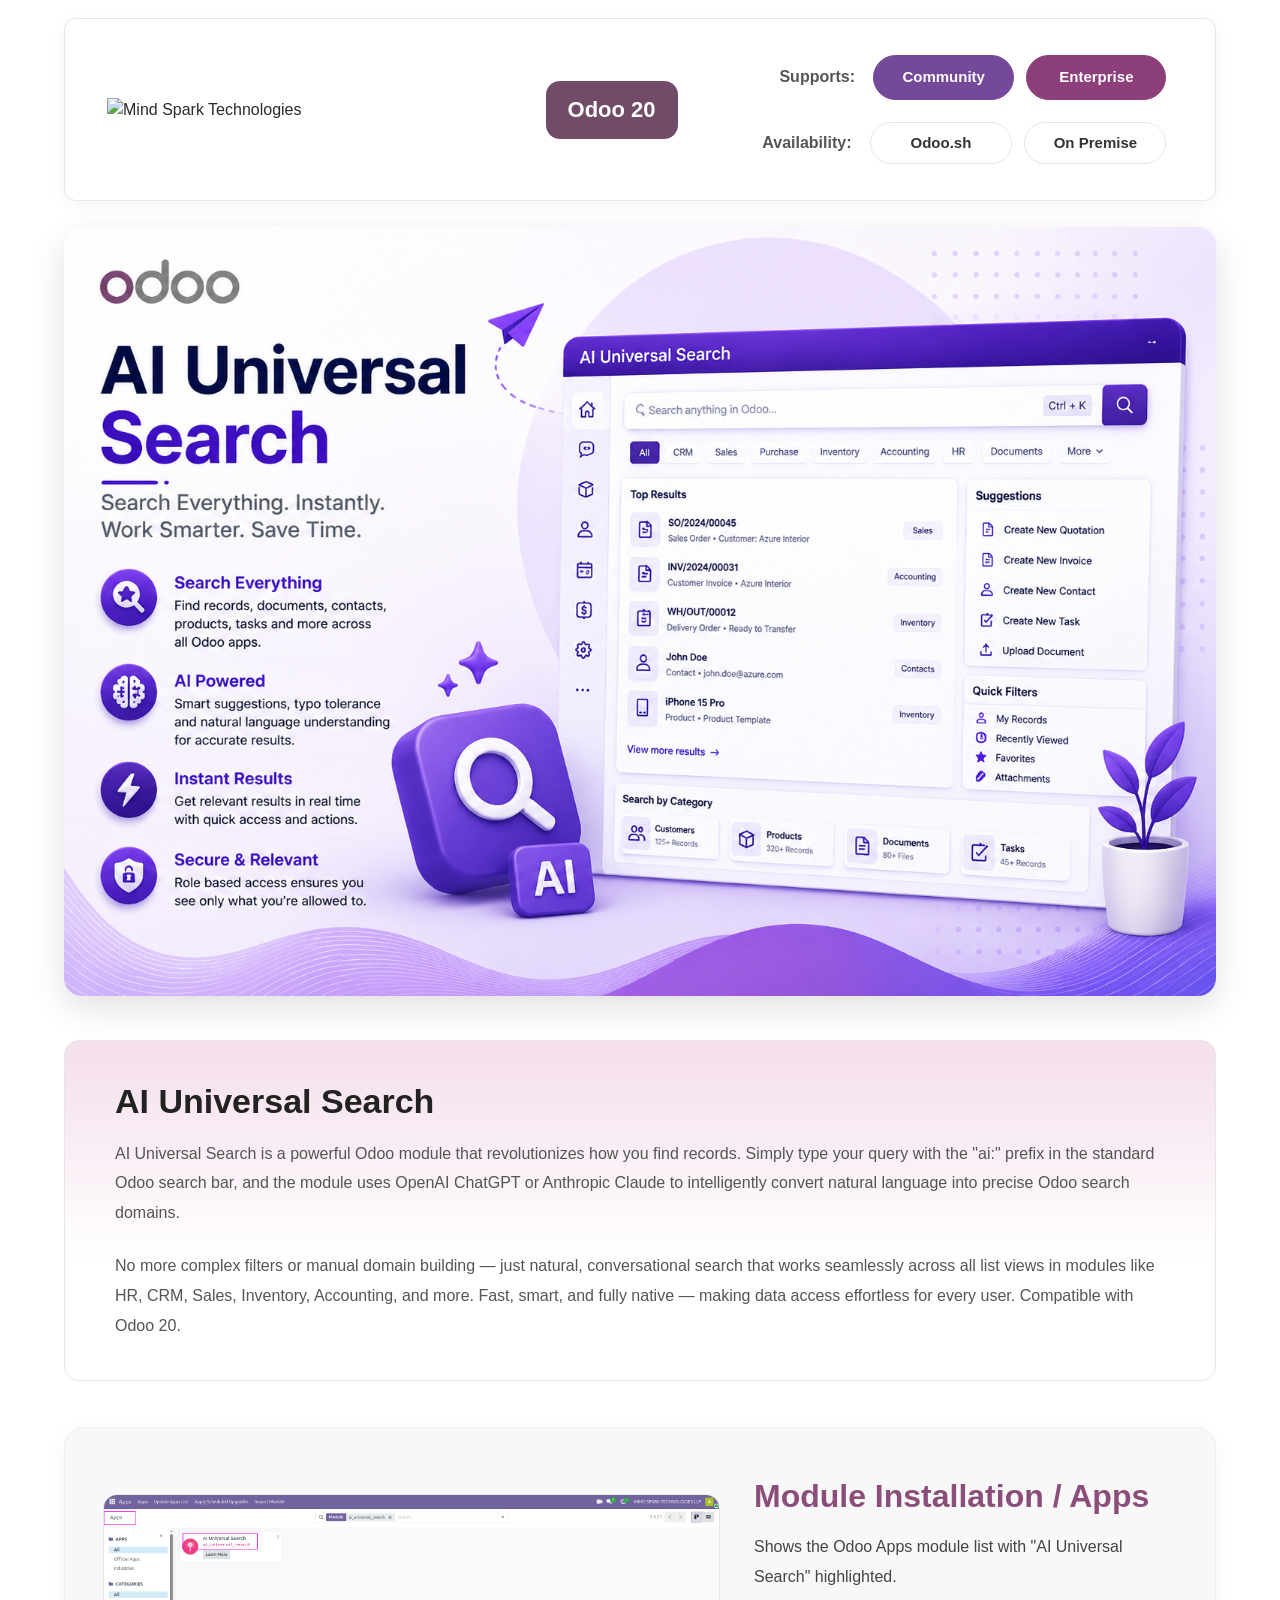
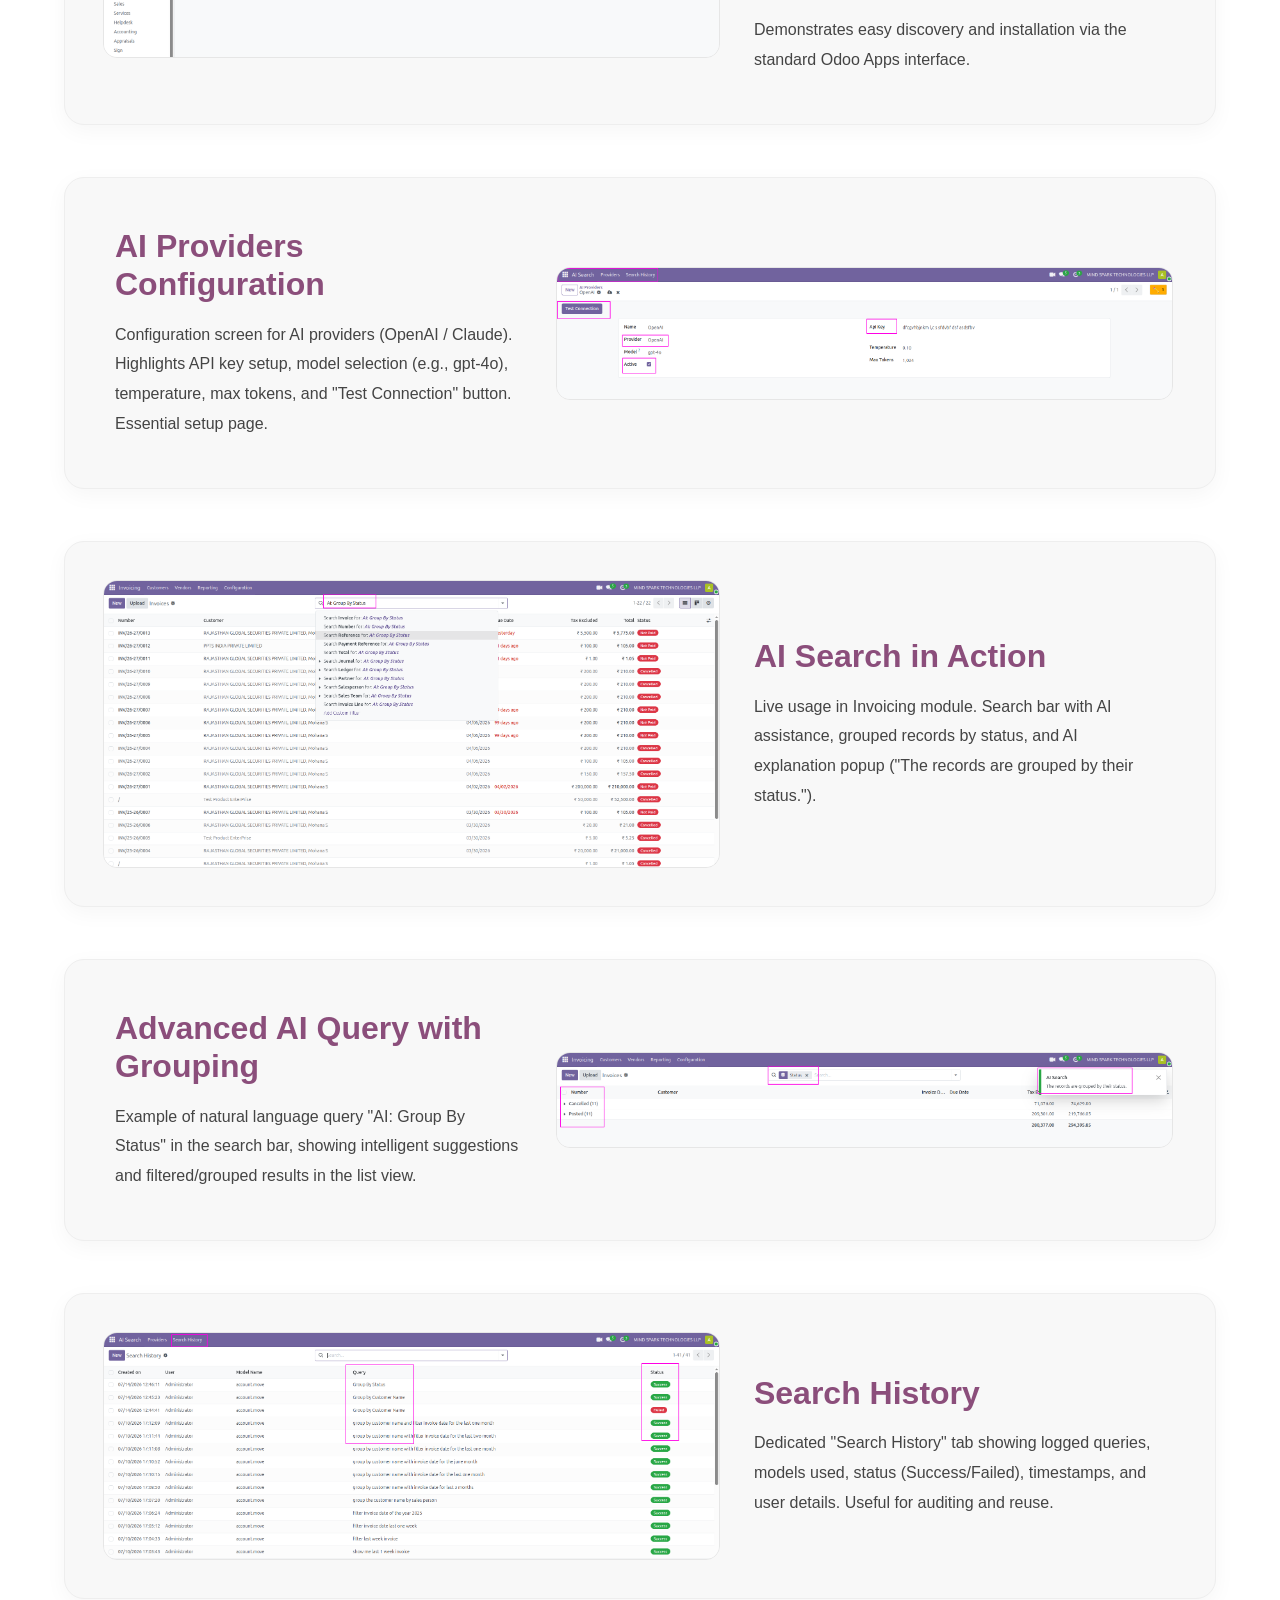
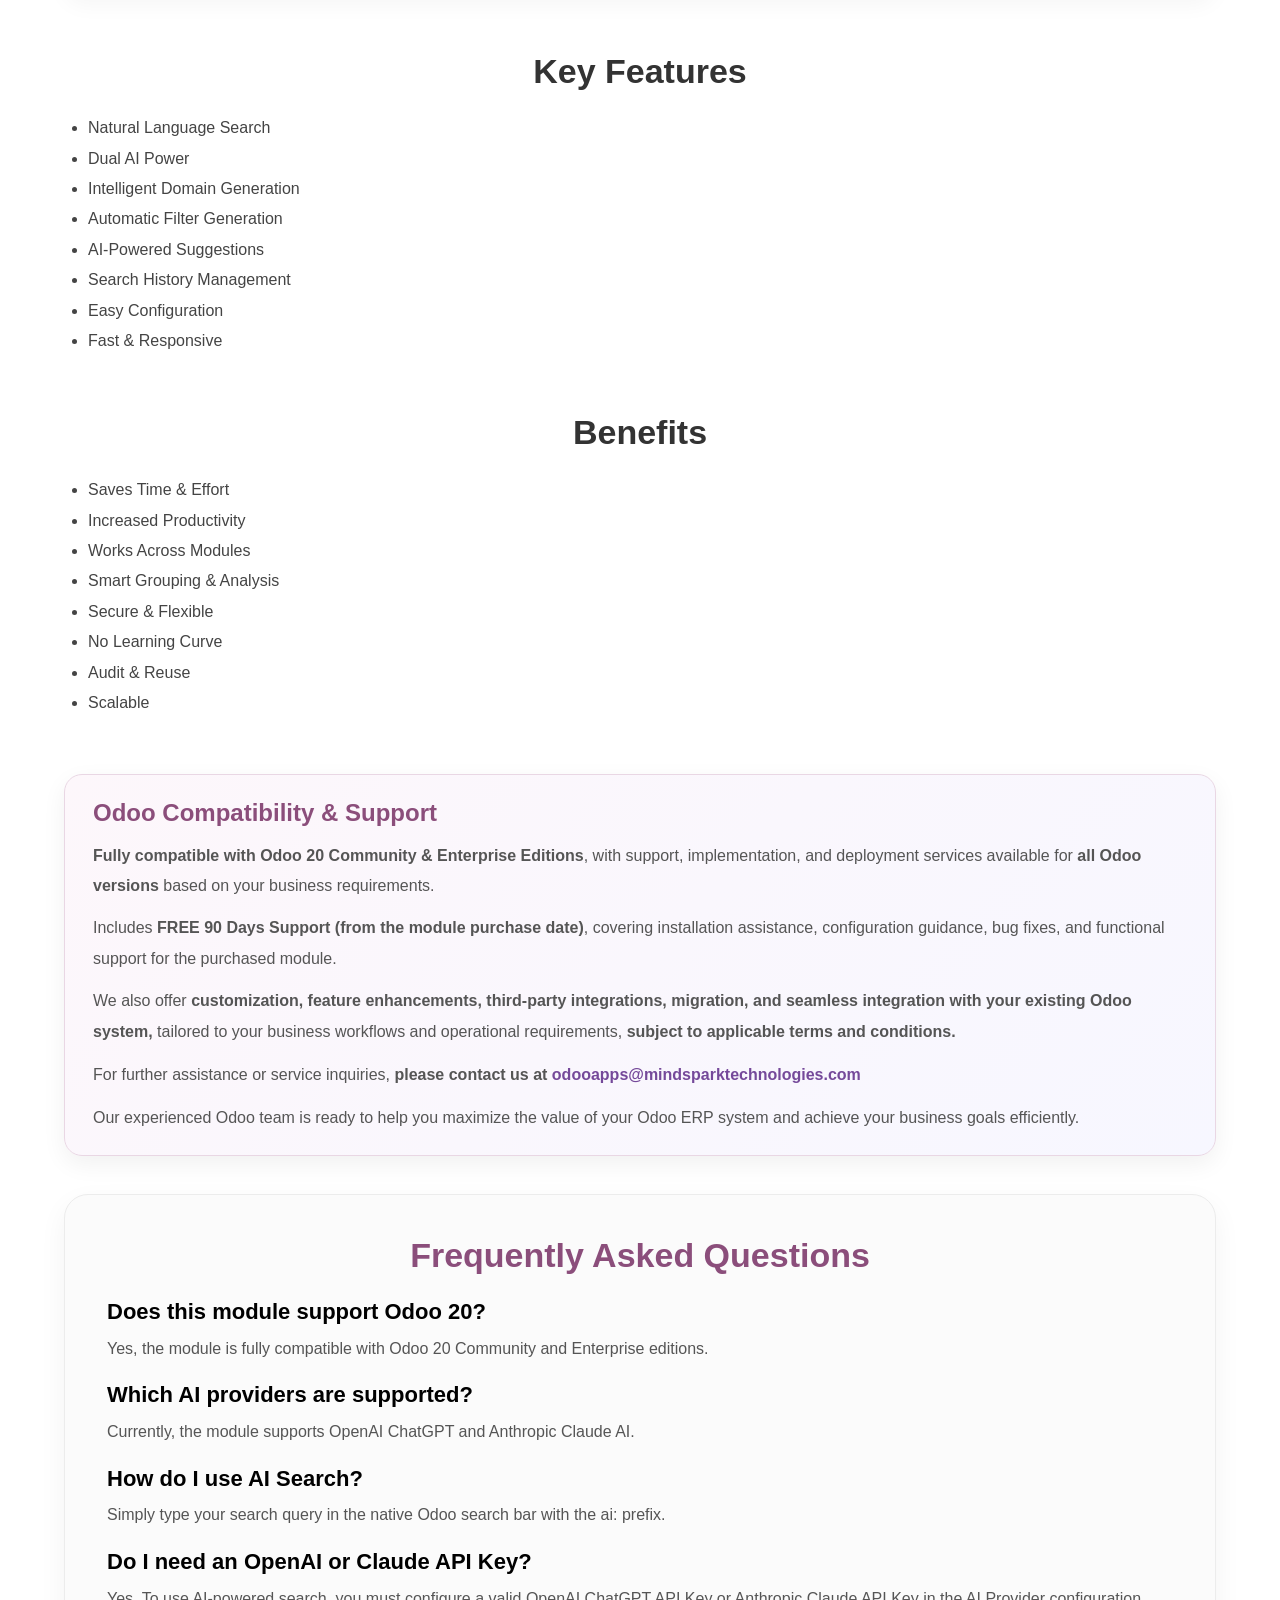
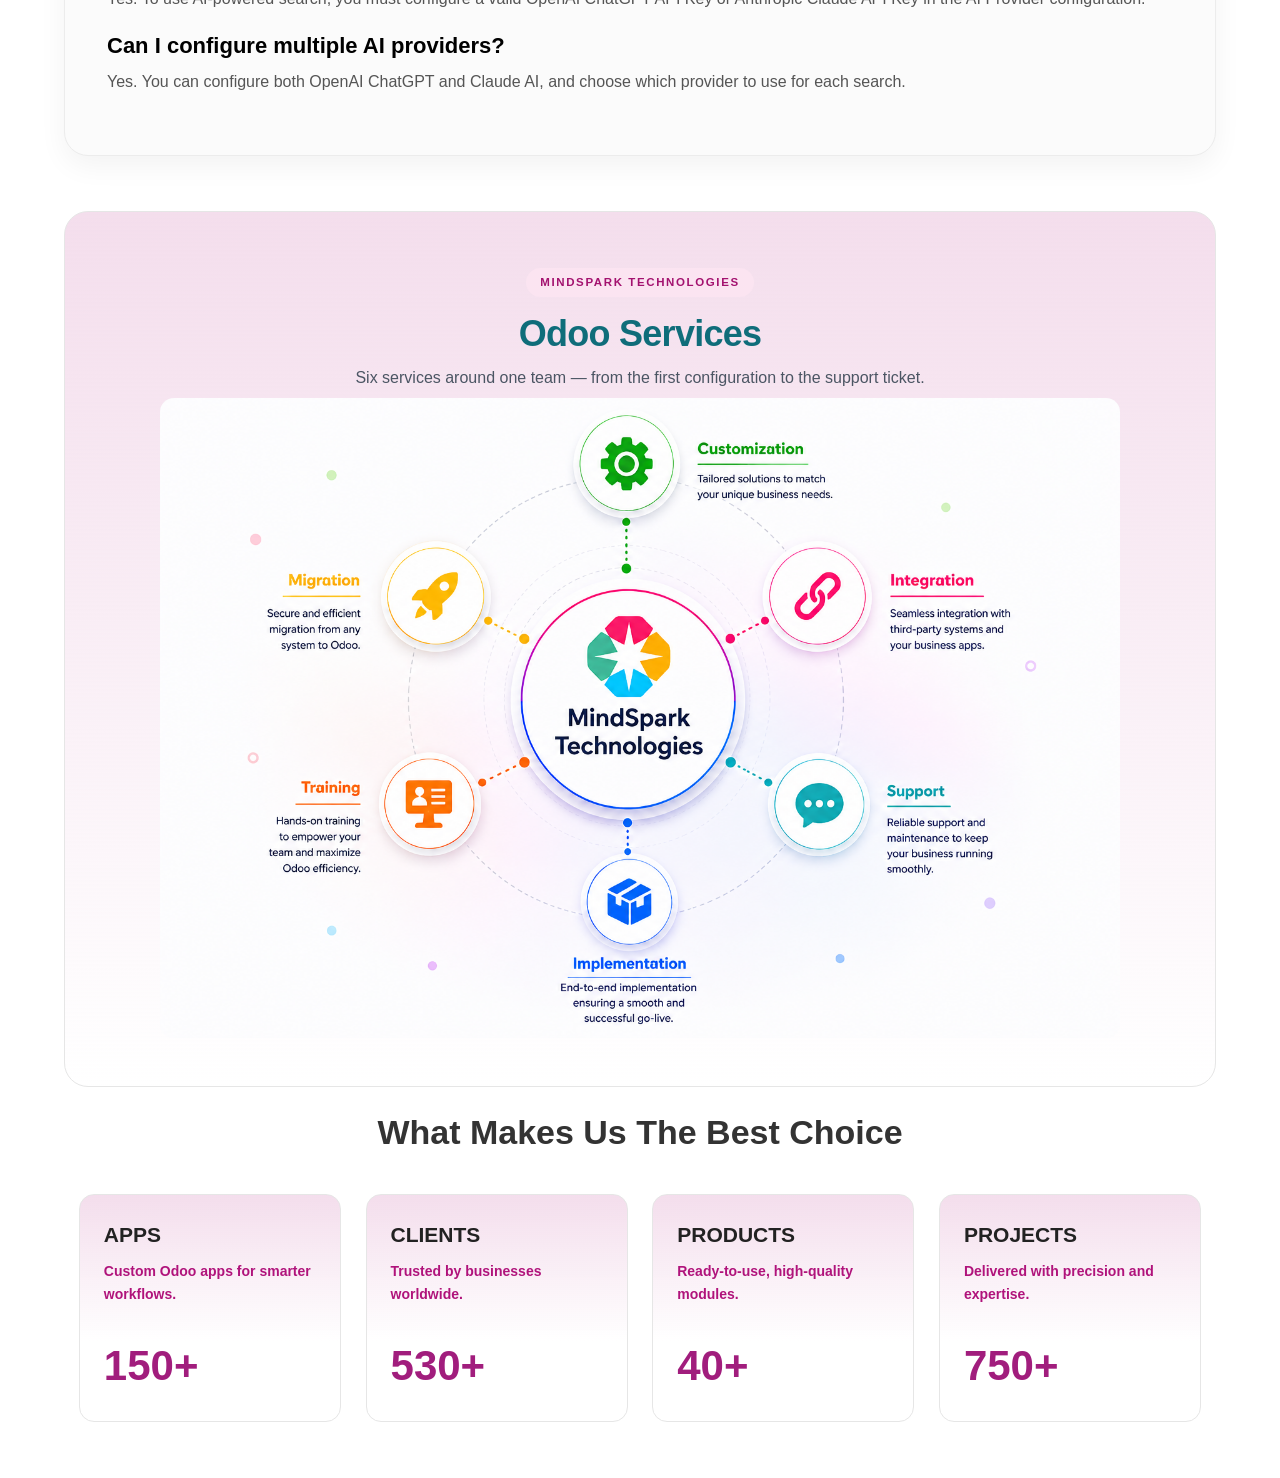
==== commit 2e728d7a: "Odoo20 App Initial Publish" ====
--- a/mst_ai_universal_search/static/description/index.html
+++ b/mst_ai_universal_search/static/description/index.html
@@ -4,18 +4,18 @@
     <meta charset="UTF-8" />
     <meta name="viewport" content="width=device-width, initial-scale=1.0" />
 
-    <title>AI Universal Search | Odoo 18 ChatGPT & Claude AI Search Module</title>
+    <title>AI Universal Search | Odoo 20 ChatGPT & Claude AI Search Module</title>
 
     <meta name="description"
-        content="AI Universal Search for Odoo 18 enables users to search records using natural language with OpenAI ChatGPT and Anthropic Claude AI. Instantly convert plain English queries into Odoo search filters and domains across CRM, HR, Sales, Purchase, Inventory, Accounting, and more." />
+        content="AI Universal Search for Odoo 20 enables users to search records using natural language with OpenAI ChatGPT and Anthropic Claude AI. Instantly convert plain English queries into Odoo search filters and domains across CRM, HR, Sales, Purchase, Inventory, Accounting, and more." />
 
     <meta name="keywords"
-        content="AI Universal Search,Odoo AI Search,Odoo 18 AI Module,ChatGPT Odoo,Claude AI Odoo,Natural Language Search,Odoo Smart Search,OpenAI Integration,Odoo Search Assistant,AI Search Bar,Odoo AI Assistant,Odoo ChatGPT Integration,Claude Integration,Odoo Productivity Module" />
+        content="AI Universal Search,Odoo AI Search,Odoo 20 AI Module,ChatGPT Odoo,Claude AI Odoo,Natural Language Search,Odoo Smart Search,OpenAI Integration,Odoo Search Assistant,AI Search Bar,Odoo AI Assistant,Odoo ChatGPT Integration,Claude Integration,Odoo Productivity Module" />
 
     <link rel="canonical" href="https://mindsparktechnologies.com/odoo" />
 
     <meta property="og:title"
-        content="AI Universal Search | Odoo 18 ChatGPT & Claude AI Search Module" />
+        content="AI Universal Search | Odoo 20 ChatGPT & Claude AI Search Module" />
 
     <meta property="og:description"
         content="Search Odoo records using natural language with OpenAI ChatGPT and Anthropic Claude AI. AI Universal Search converts plain English into intelligent Odoo search filters, domains, and groupings." />
@@ -34,8 +34,8 @@
       "@type": "SoftwareApplication",
       "name": "AI Universal Search",
       "applicationCategory": "BusinessApplication",
-      "operatingSystem": "Odoo 18",
-      "description": "AI Universal Search for Odoo 18 allows users to search records using natural language powered by OpenAI ChatGPT and Anthropic Claude AI. Convert plain English queries into Odoo search domains, filters, and groupings for faster and smarter record discovery.",
+      "operatingSystem": "Odoo 20",
+      "description": "AI Universal Search for Odoo 20 allows users to search records using natural language powered by OpenAI ChatGPT and Anthropic Claude AI. Convert plain English queries into Odoo search domains, filters, and groupings for faster and smarter record discovery.",
       "author": {
         "@type": "Organization",
         "name": "Mind Spark Technologies",
@@ -53,14 +53,13 @@
 
         <!-- LEFT LOGO -->
         <div style="display:inline-block;vertical-align:middle;width:35%;min-width:260px;box-sizing:border-box;text-align:left;padding:6px 10px;">
-            <img src="https://mlnks.in/Mst/mst_ai_universal_search"
+            <img src="https://mlnks.in/Mst/mst_ai_universal_search_v20"
                  alt="Mind Spark Technologies"
                  style="width:100%;height:auto;display:inline-block;border:0;vertical-align:middle;"/>
         </div>
         <div style="display:inline-block;vertical-align:middle;width:10%;min-width:260px;box-sizing:border-box;text-align:center;padding:6px 10px;">
-            <img src="./asset/header/v18.webp"
-                 alt="Odoo 18 Certified"
-                 style="max-width:155px;width:100%;height:auto;display:inline-block;border:0;"/>
+            <span aria-label="Odoo 20"
+                  style="display:inline-block;background:#714B67;color:#ffffff;font-size:22px;font-weight:800;line-height:1;padding:18px 22px;border-radius:14px;min-width:110px;text-align:center;box-sizing:border-box;">Odoo 20</span>
         </div>
 
         <!-- RIGHT SUPPORT + AVAILABILITY -->
@@ -115,7 +114,7 @@
                     and the module uses OpenAI ChatGPT or Anthropic Claude to intelligently convert natural language into precise Odoo search domains.</p>
                 <br>
                 <p style="font-size:16px;line-height:1.85;color:#555;margin:0;"> No more complex filters or manual domain building — just natural, conversational search that works seamlessly across all list views in modules like HR, CRM, Sales, Inventory, Accounting, and more.
-                    Fast, smart, and fully native — making data access effortless for every user. Compatible with Odoo 18.</p>
+                    Fast, smart, and fully native — making data access effortless for every user. Compatible with Odoo 20.</p>
             </div>
 <!--            <div style="display:inline-block;vertical-align:middle;width:29%;min-width:280px;box-sizing:border-box;padding:16px 18px;text-align:center;">-->
 <!--                <a href="https://www.youtube.com/watch?v=JmjugQFEz5A" target="_blank"-->
@@ -254,7 +253,7 @@
         line-height:1.9;
         color:#555555;
     ">
-          <b>Fully compatible with Odoo 18 Community & Enterprise Editions</b>, with support, implementation, and deployment services available for <b>all Odoo versions </b>based on your business requirements.
+          <b>Fully compatible with Odoo 20 Community & Enterprise Editions</b>, with support, implementation, and deployment services available for <b>all Odoo versions </b>based on your business requirements.
         </p>
         <p style="
         margin:0 0 12px;
@@ -305,11 +304,11 @@
             <!-- FAQ 1 -->
             <div style="margin-bottom:18px !important;">
                 <h3 style="margin:0 0 8px !important;font-size:22px !important;line-height:1.3 !important;color:#000000 !important;">
-                    Does this module support Odoo 18?
+                    Does this module support Odoo 20?
                 </h3>
 
                 <p style="margin:0 !important;font-size:16px !important;line-height:1.8 !important;color:#555555 !important;">
-                    Yes, the module is fully compatible with Odoo 18 Community and Enterprise editions.
+                    Yes, the module is fully compatible with Odoo 20 Community and Enterprise editions.
                 </p>
             </div>
 
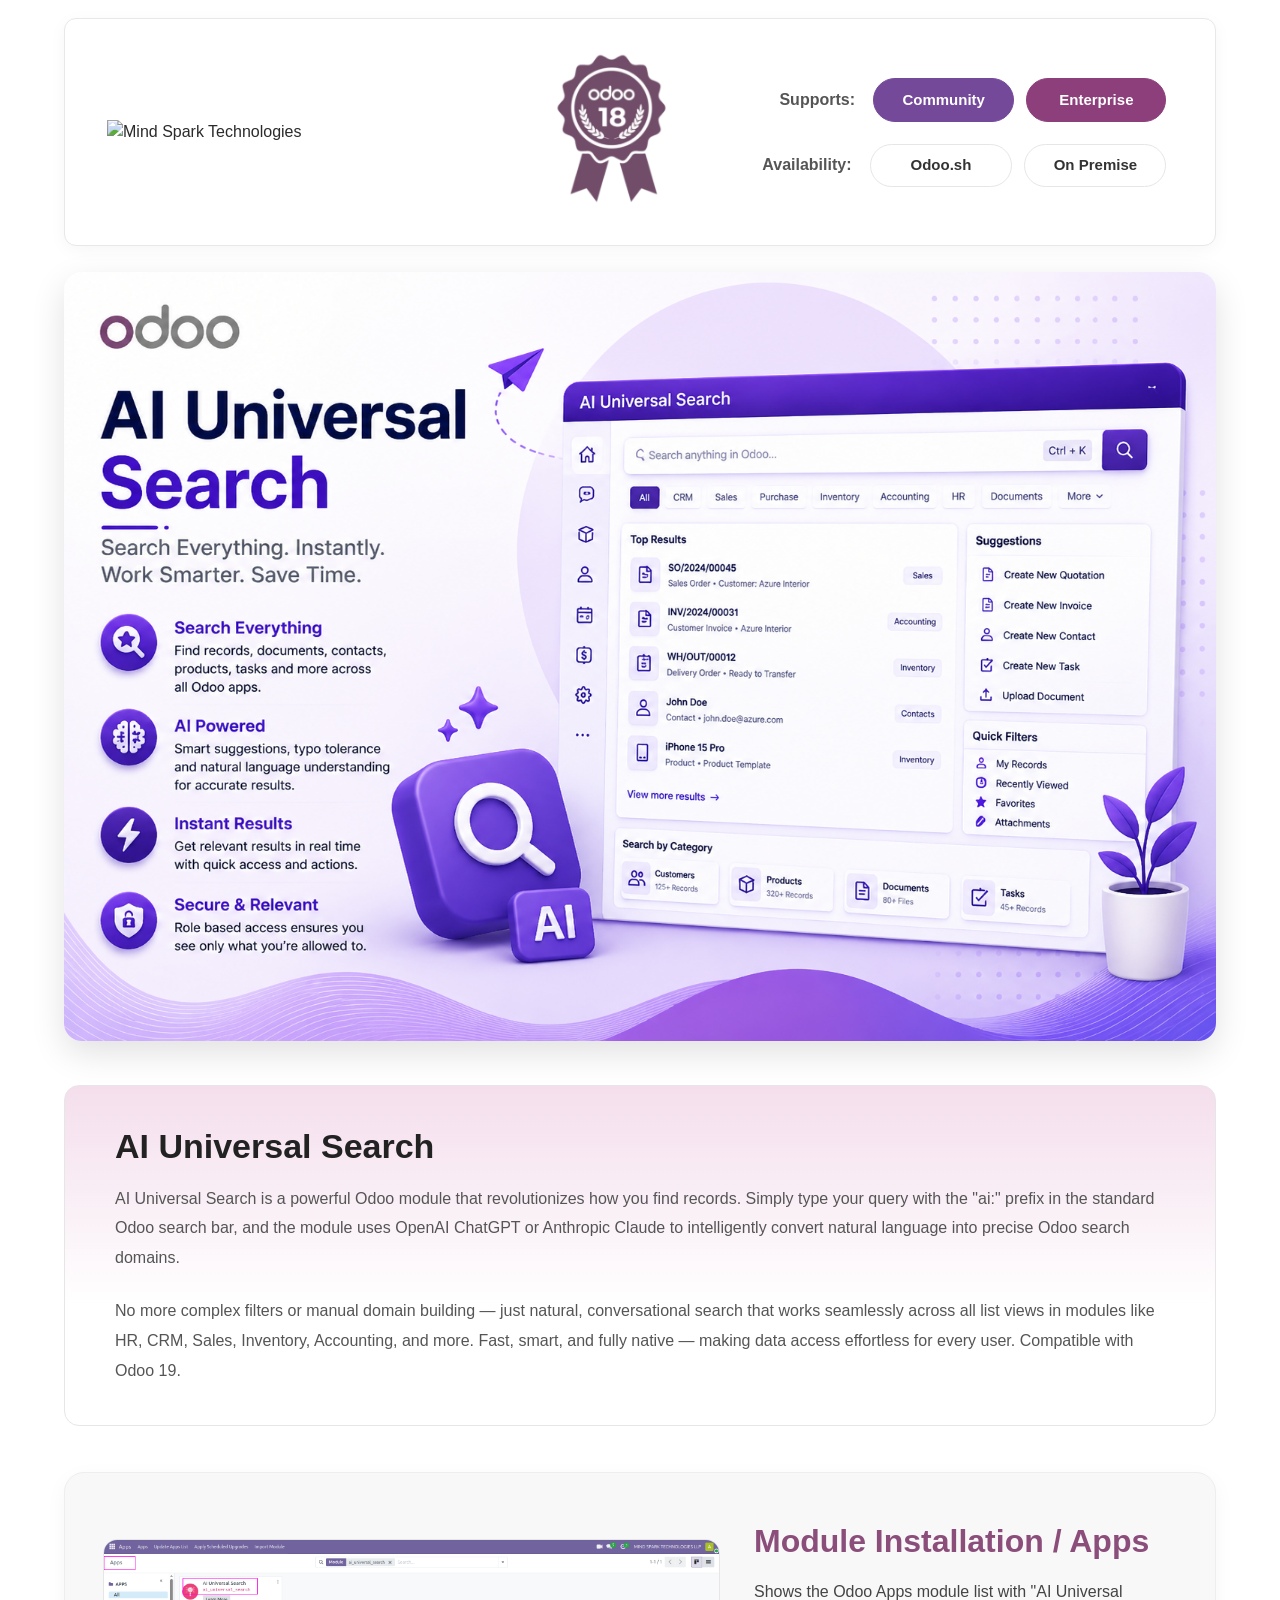
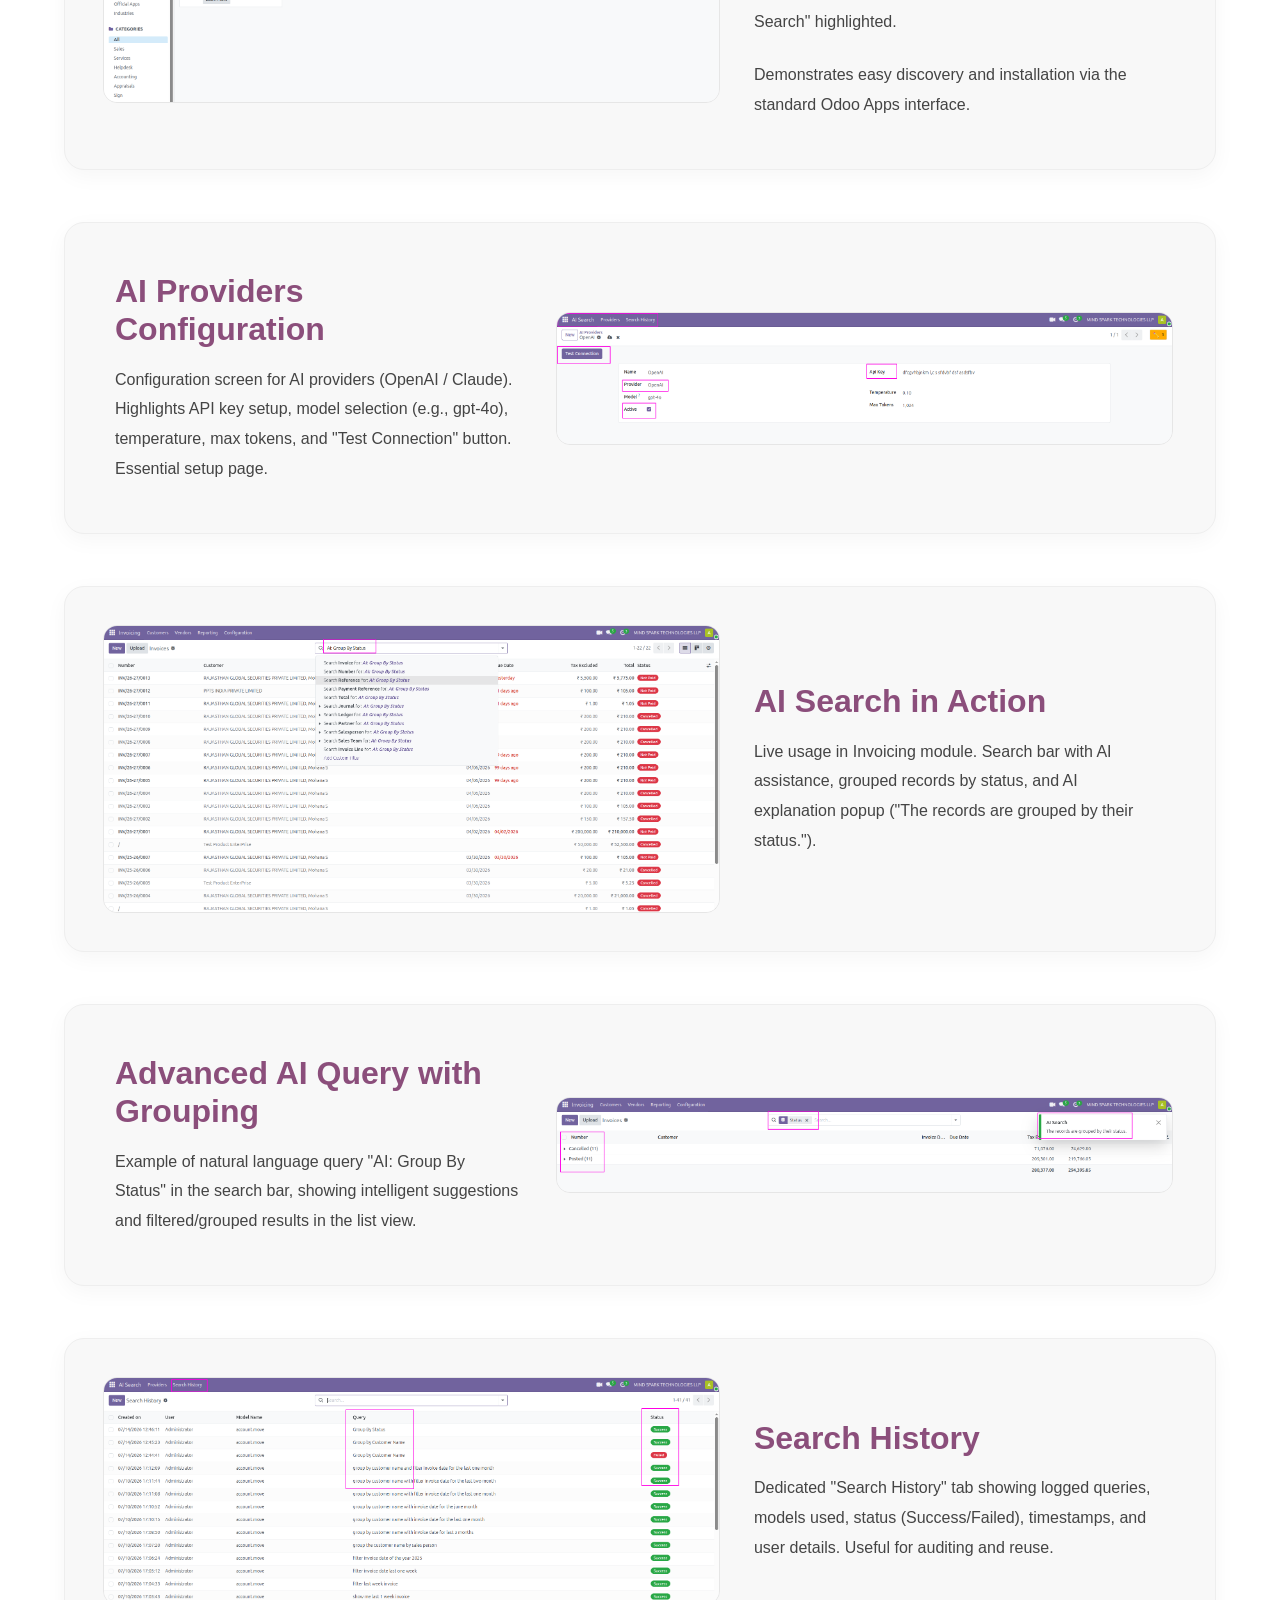
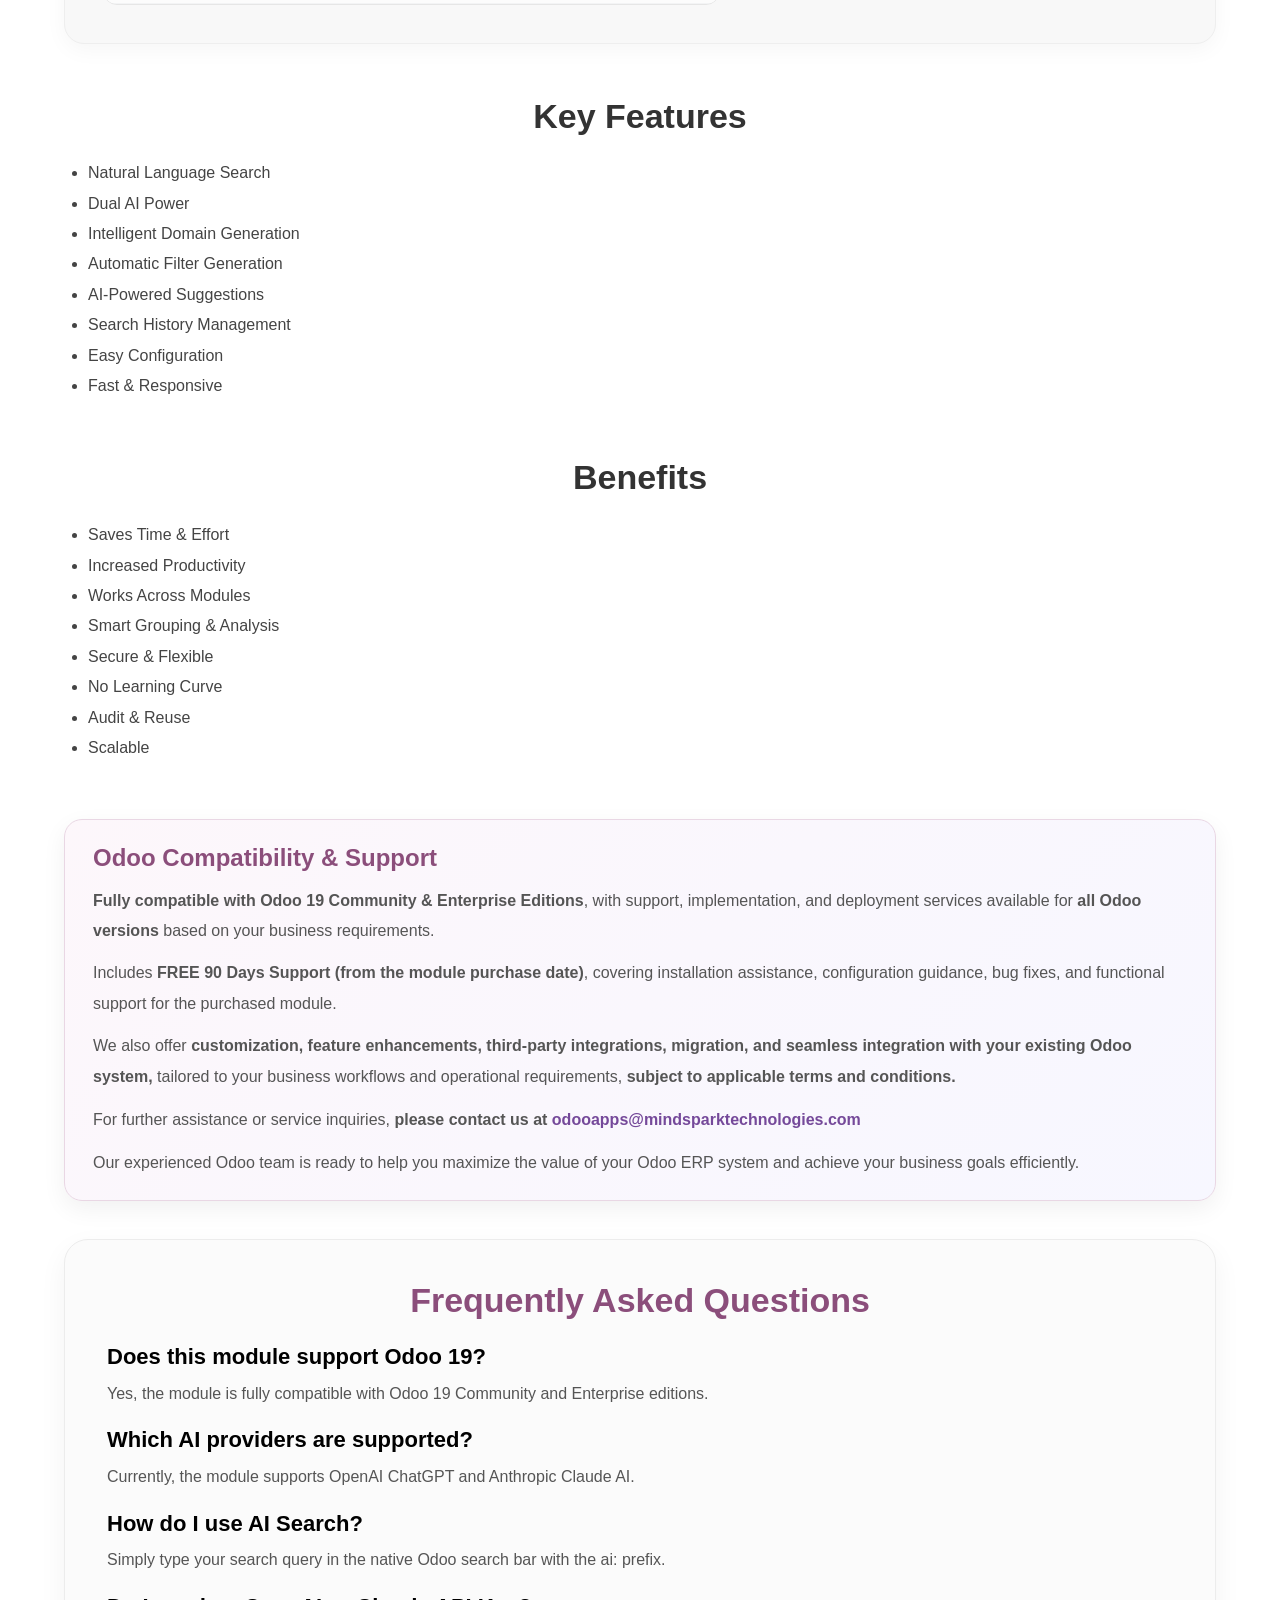
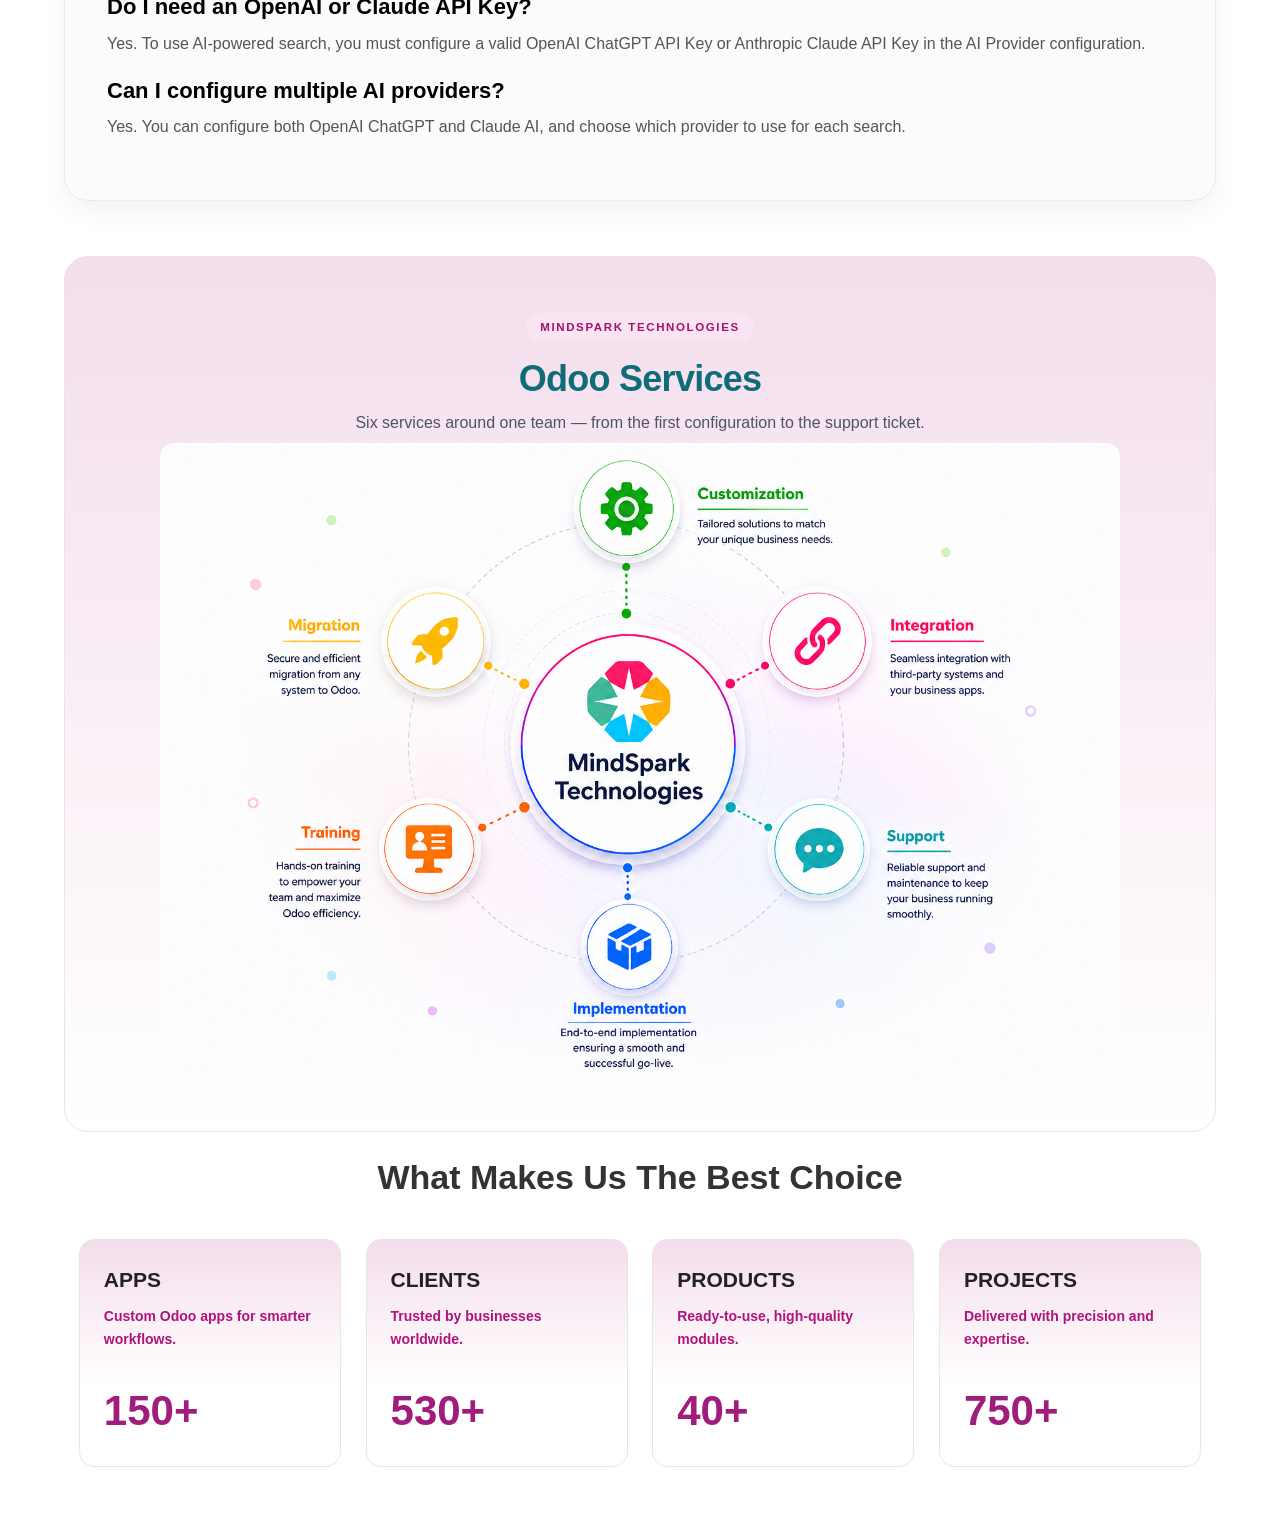
==== commit e59fafa3: "Odoo19 App Initial Publish" ====
--- a/mst_ai_universal_search/static/description/index.html
+++ b/mst_ai_universal_search/static/description/index.html
@@ -4,18 +4,18 @@
     <meta charset="UTF-8" />
     <meta name="viewport" content="width=device-width, initial-scale=1.0" />
 
-    <title>AI Universal Search | Odoo 20 ChatGPT & Claude AI Search Module</title>
+    <title>AI Universal Search | Odoo 19 ChatGPT & Claude AI Search Module</title>
 
     <meta name="description"
-        content="AI Universal Search for Odoo 20 enables users to search records using natural language with OpenAI ChatGPT and Anthropic Claude AI. Instantly convert plain English queries into Odoo search filters and domains across CRM, HR, Sales, Purchase, Inventory, Accounting, and more." />
+        content="AI Universal Search for Odoo 19 enables users to search records using natural language with OpenAI ChatGPT and Anthropic Claude AI. Instantly convert plain English queries into Odoo search filters and domains across CRM, HR, Sales, Purchase, Inventory, Accounting, and more." />
 
     <meta name="keywords"
-        content="AI Universal Search,Odoo AI Search,Odoo 20 AI Module,ChatGPT Odoo,Claude AI Odoo,Natural Language Search,Odoo Smart Search,OpenAI Integration,Odoo Search Assistant,AI Search Bar,Odoo AI Assistant,Odoo ChatGPT Integration,Claude Integration,Odoo Productivity Module" />
+        content="AI Universal Search,Odoo AI Search,Odoo 19 AI Module,ChatGPT Odoo,Claude AI Odoo,Natural Language Search,Odoo Smart Search,OpenAI Integration,Odoo Search Assistant,AI Search Bar,Odoo AI Assistant,Odoo ChatGPT Integration,Claude Integration,Odoo Productivity Module" />
 
     <link rel="canonical" href="https://mindsparktechnologies.com/odoo" />
 
     <meta property="og:title"
-        content="AI Universal Search | Odoo 20 ChatGPT & Claude AI Search Module" />
+        content="AI Universal Search | Odoo 19 ChatGPT & Claude AI Search Module" />
 
     <meta property="og:description"
         content="Search Odoo records using natural language with OpenAI ChatGPT and Anthropic Claude AI. AI Universal Search converts plain English into intelligent Odoo search filters, domains, and groupings." />
@@ -34,8 +34,8 @@
       "@type": "SoftwareApplication",
       "name": "AI Universal Search",
       "applicationCategory": "BusinessApplication",
-      "operatingSystem": "Odoo 20",
-      "description": "AI Universal Search for Odoo 20 allows users to search records using natural language powered by OpenAI ChatGPT and Anthropic Claude AI. Convert plain English queries into Odoo search domains, filters, and groupings for faster and smarter record discovery.",
+      "operatingSystem": "Odoo 19",
+      "description": "AI Universal Search for Odoo 19 allows users to search records using natural language powered by OpenAI ChatGPT and Anthropic Claude AI. Convert plain English queries into Odoo search domains, filters, and groupings for faster and smarter record discovery.",
       "author": {
         "@type": "Organization",
         "name": "Mind Spark Technologies",
@@ -53,13 +53,14 @@
 
         <!-- LEFT LOGO -->
         <div style="display:inline-block;vertical-align:middle;width:35%;min-width:260px;box-sizing:border-box;text-align:left;padding:6px 10px;">
-            <img src="https://mlnks.in/Mst/mst_ai_universal_search_v20"
+            <img src="https://mlnks.in/Mst/mst_ai_universal_search_v19"
                  alt="Mind Spark Technologies"
                  style="width:100%;height:auto;display:inline-block;border:0;vertical-align:middle;"/>
         </div>
         <div style="display:inline-block;vertical-align:middle;width:10%;min-width:260px;box-sizing:border-box;text-align:center;padding:6px 10px;">
-            <span aria-label="Odoo 20"
-                  style="display:inline-block;background:#714B67;color:#ffffff;font-size:22px;font-weight:800;line-height:1;padding:18px 22px;border-radius:14px;min-width:110px;text-align:center;box-sizing:border-box;">Odoo 20</span>
+            <img src="./asset/header/v18.webp"
+                 alt="Odoo 18 Certified"
+                 style="max-width:155px;width:100%;height:auto;display:inline-block;border:0;"/>
         </div>
 
         <!-- RIGHT SUPPORT + AVAILABILITY -->
@@ -114,7 +115,7 @@
                     and the module uses OpenAI ChatGPT or Anthropic Claude to intelligently convert natural language into precise Odoo search domains.</p>
                 <br>
                 <p style="font-size:16px;line-height:1.85;color:#555;margin:0;"> No more complex filters or manual domain building — just natural, conversational search that works seamlessly across all list views in modules like HR, CRM, Sales, Inventory, Accounting, and more.
-                    Fast, smart, and fully native — making data access effortless for every user. Compatible with Odoo 20.</p>
+                    Fast, smart, and fully native — making data access effortless for every user. Compatible with Odoo 19.</p>
             </div>
 <!--            <div style="display:inline-block;vertical-align:middle;width:29%;min-width:280px;box-sizing:border-box;padding:16px 18px;text-align:center;">-->
 <!--                <a href="https://www.youtube.com/watch?v=JmjugQFEz5A" target="_blank"-->
@@ -253,7 +254,7 @@
         line-height:1.9;
         color:#555555;
     ">
-          <b>Fully compatible with Odoo 20 Community & Enterprise Editions</b>, with support, implementation, and deployment services available for <b>all Odoo versions </b>based on your business requirements.
+          <b>Fully compatible with Odoo 19 Community & Enterprise Editions</b>, with support, implementation, and deployment services available for <b>all Odoo versions </b>based on your business requirements.
         </p>
         <p style="
         margin:0 0 12px;
@@ -304,11 +305,11 @@
             <!-- FAQ 1 -->
             <div style="margin-bottom:18px !important;">
                 <h3 style="margin:0 0 8px !important;font-size:22px !important;line-height:1.3 !important;color:#000000 !important;">
-                    Does this module support Odoo 20?
+                    Does this module support Odoo 19?
                 </h3>
 
                 <p style="margin:0 !important;font-size:16px !important;line-height:1.8 !important;color:#555555 !important;">
-                    Yes, the module is fully compatible with Odoo 20 Community and Enterprise editions.
+                    Yes, the module is fully compatible with Odoo 19 Community and Enterprise editions.
                 </p>
             </div>
 
